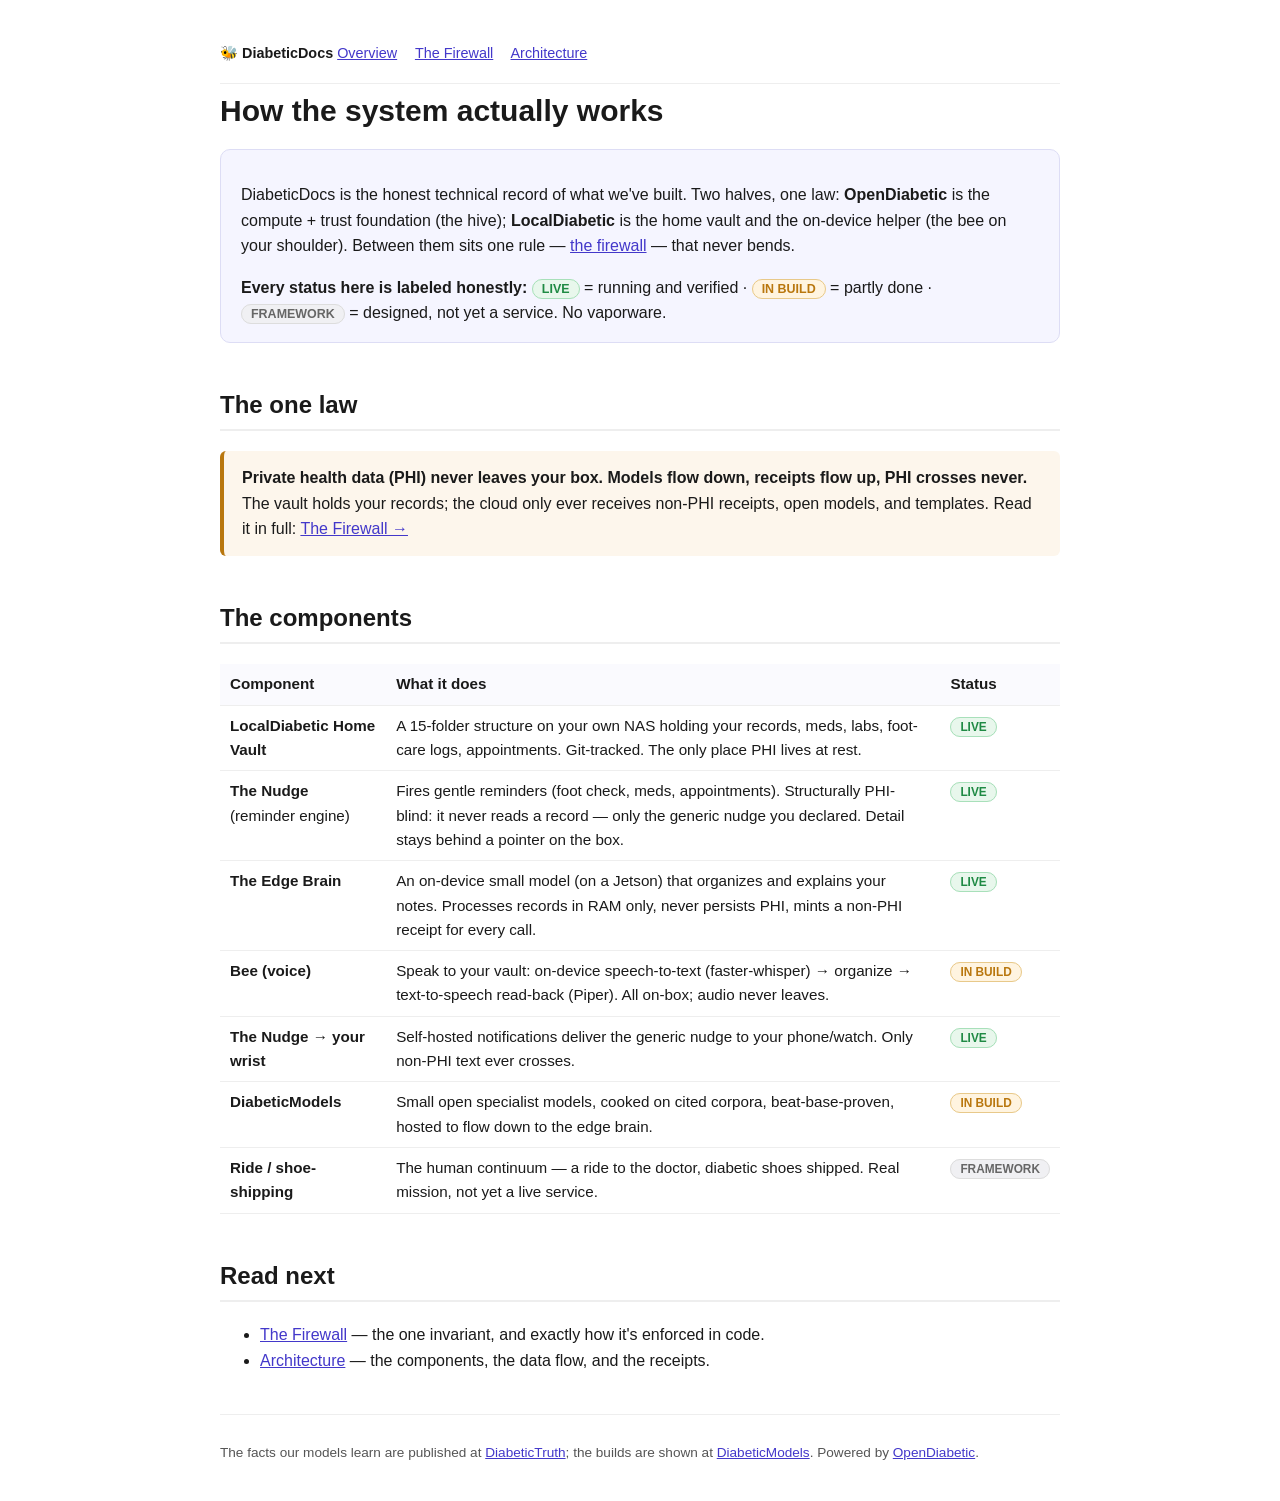
==== index.html @ 605ad188 "DiabeticDocs v0 — honest technical record of the live system Overview + the-firewall + architecture " ====
<!DOCTYPE html>
<html lang="en">
<head>
<meta charset="utf-8">
<meta name="viewport" content="width=device-width, initial-scale=1">
<title>DiabeticDocs — how the OpenDiabetic / LocalDiabetic system actually works</title>
<meta name="description" content="The technical documentation for the OpenDiabetic ecosystem: the home vault, the on-device edge brain, the voice loop, the PHI firewall, the receipts, and the model cook pipeline. Honest status labels — live, in-build, or framework.">
<link rel="canonical" href="https://diabeticdocs.com/">
<link rel="stylesheet" href="/style.css">
<script type="application/ld+json">
{"@context":"https://schema.org","@type":"TechArticle","name":"DiabeticDocs — system overview",
 "url":"https://diabeticdocs.com/","inLanguage":"en","dateModified":"2026-06-20",
 "publisher":{"@type":"Organization","name":"OpenDiabetic","url":"https://opendiabetic.com"},
 "about":"Architecture of the OpenDiabetic / LocalDiabetic diabetes system"}
</script>
</head>
<body>
<header>
  <nav class="top"><strong>🐝 DiabeticDocs</strong> <a href="/">Overview</a> <a href="/the-firewall">The Firewall</a> <a href="/architecture">Architecture</a></nav>
</header>

<h1>How the system actually works</h1>
<div class="lede">
  <p>DiabeticDocs is the honest technical record of what we've built. Two halves, one law:
  <b>OpenDiabetic</b> is the compute + trust foundation (the hive); <b>LocalDiabetic</b> is the
  home vault and the on-device helper (the bee on your shoulder). Between them sits one rule —
  <a href="/the-firewall">the firewall</a> — that never bends.</p>
  <p style="margin-bottom:0"><b>Every status here is labeled honestly:</b>
  <span class="st live">LIVE</span> = running and verified ·
  <span class="st build">IN BUILD</span> = partly done ·
  <span class="st frame">FRAMEWORK</span> = designed, not yet a service. No vaporware.</p>
</div>

<h2>The one law</h2>
<p class="law"><b>Private health data (PHI) never leaves your box. Models flow down, receipts flow up, PHI crosses never.</b> The vault holds your records; the cloud only ever receives non-PHI receipts, open models, and templates. Read it in full: <a href="/the-firewall">The Firewall →</a></p>

<h2>The components</h2>
<table>
<tr><th>Component</th><th>What it does</th><th>Status</th></tr>
<tr><td><b>LocalDiabetic Home Vault</b></td><td>A 15-folder structure on your own NAS holding your records, meds, labs, foot-care logs, appointments. Git-tracked. The only place PHI lives at rest.</td><td><span class="st live">LIVE</span></td></tr>
<tr><td><b>The Nudge</b> (reminder engine)</td><td>Fires gentle reminders (foot check, meds, appointments). Structurally PHI-blind: it never reads a record — only the generic nudge you declared. Detail stays behind a pointer on the box.</td><td><span class="st live">LIVE</span></td></tr>
<tr><td><b>The Edge Brain</b></td><td>An on-device small model (on a Jetson) that organizes and explains your notes. Processes records in RAM only, never persists PHI, mints a non-PHI receipt for every call.</td><td><span class="st live">LIVE</span></td></tr>
<tr><td><b>Bee (voice)</b></td><td>Speak to your vault: on-device speech-to-text (faster-whisper) → organize → text-to-speech read-back (Piper). All on-box; audio never leaves.</td><td><span class="st build">IN BUILD</span></td></tr>
<tr><td><b>The Nudge → your wrist</b></td><td>Self-hosted notifications deliver the generic nudge to your phone/watch. Only non-PHI text ever crosses.</td><td><span class="st live">LIVE</span></td></tr>
<tr><td><b>DiabeticModels</b></td><td>Small open specialist models, cooked on cited corpora, beat-base-proven, hosted to flow down to the edge brain.</td><td><span class="st build">IN BUILD</span></td></tr>
<tr><td><b>Ride / shoe-shipping</b></td><td>The human continuum — a ride to the doctor, diabetic shoes shipped. Real mission, not yet a live service.</td><td><span class="st frame">FRAMEWORK</span></td></tr>
</table>

<h2>Read next</h2>
<ul>
  <li><a href="/the-firewall">The Firewall</a> — the one invariant, and exactly how it's enforced in code.</li>
  <li><a href="/architecture">Architecture</a> — the components, the data flow, and the receipts.</li>
</ul>

<footer>
  <p>The facts our models learn are published at <a href="https://diabetictruth.org">DiabeticTruth</a>; the builds are shown at <a href="https://diabeticmodels.com">DiabeticModels</a>. Powered by <a href="https://opendiabetic.com">OpenDiabetic</a>.</p>
</footer>
</body>
</html>
---- style.css ----
body{font:16px/1.6 -apple-system,Segoe UI,Roboto,sans-serif;max-width:840px;margin:0 auto;padding:24px;color:#1a1a1a}
header{padding:18px 0;border-bottom:1px solid #eee;margin-bottom:8px}
nav.top{font-size:.9em} nav.top a{margin-right:14px}
h1{font-size:30px;line-height:1.2;margin:.3em 0}
h2{margin-top:1.8em;border-bottom:2px solid #eee;padding-bottom:.2em}
h3{margin:1.2em 0 .2em}
a{color:#4338ca}
.tag{color:#4338ca;font-weight:600}
.lede{background:#f5f5ff;border:1px solid #ddddf5;border-radius:10px;padding:16px 20px;margin:20px 0}
table{border-collapse:collapse;width:100%;margin:14px 0;font-size:.95em}
th,td{text-align:left;padding:8px 10px;border-bottom:1px solid #eee;vertical-align:top}
th{background:#fafafe}
.st{font-size:.78em;font-weight:700;padding:2px 9px;border-radius:20px;white-space:nowrap}
.live{background:#e8f7ec;color:#1f8a44;border:1px solid #a8e0ba}
.build{background:#fff4e0;color:#b9770e;border:1px solid #e8c98a}
.frame{background:#f0f0f3;color:#666;border:1px solid #ddd}
pre{background:#0f1021;color:#e6e6f0;padding:16px;border-radius:8px;overflow:auto;font-size:13px;line-height:1.5}
code{background:#f0f0f5;padding:1px 5px;border-radius:4px;font-size:.9em}
pre code{background:none;padding:0}
.law{background:#fdf6ec;border-left:4px solid #b9770e;padding:14px 18px;border-radius:6px}
footer{margin-top:3em;border-top:1px solid #eee;padding-top:1em;font-size:.85em;color:#555}
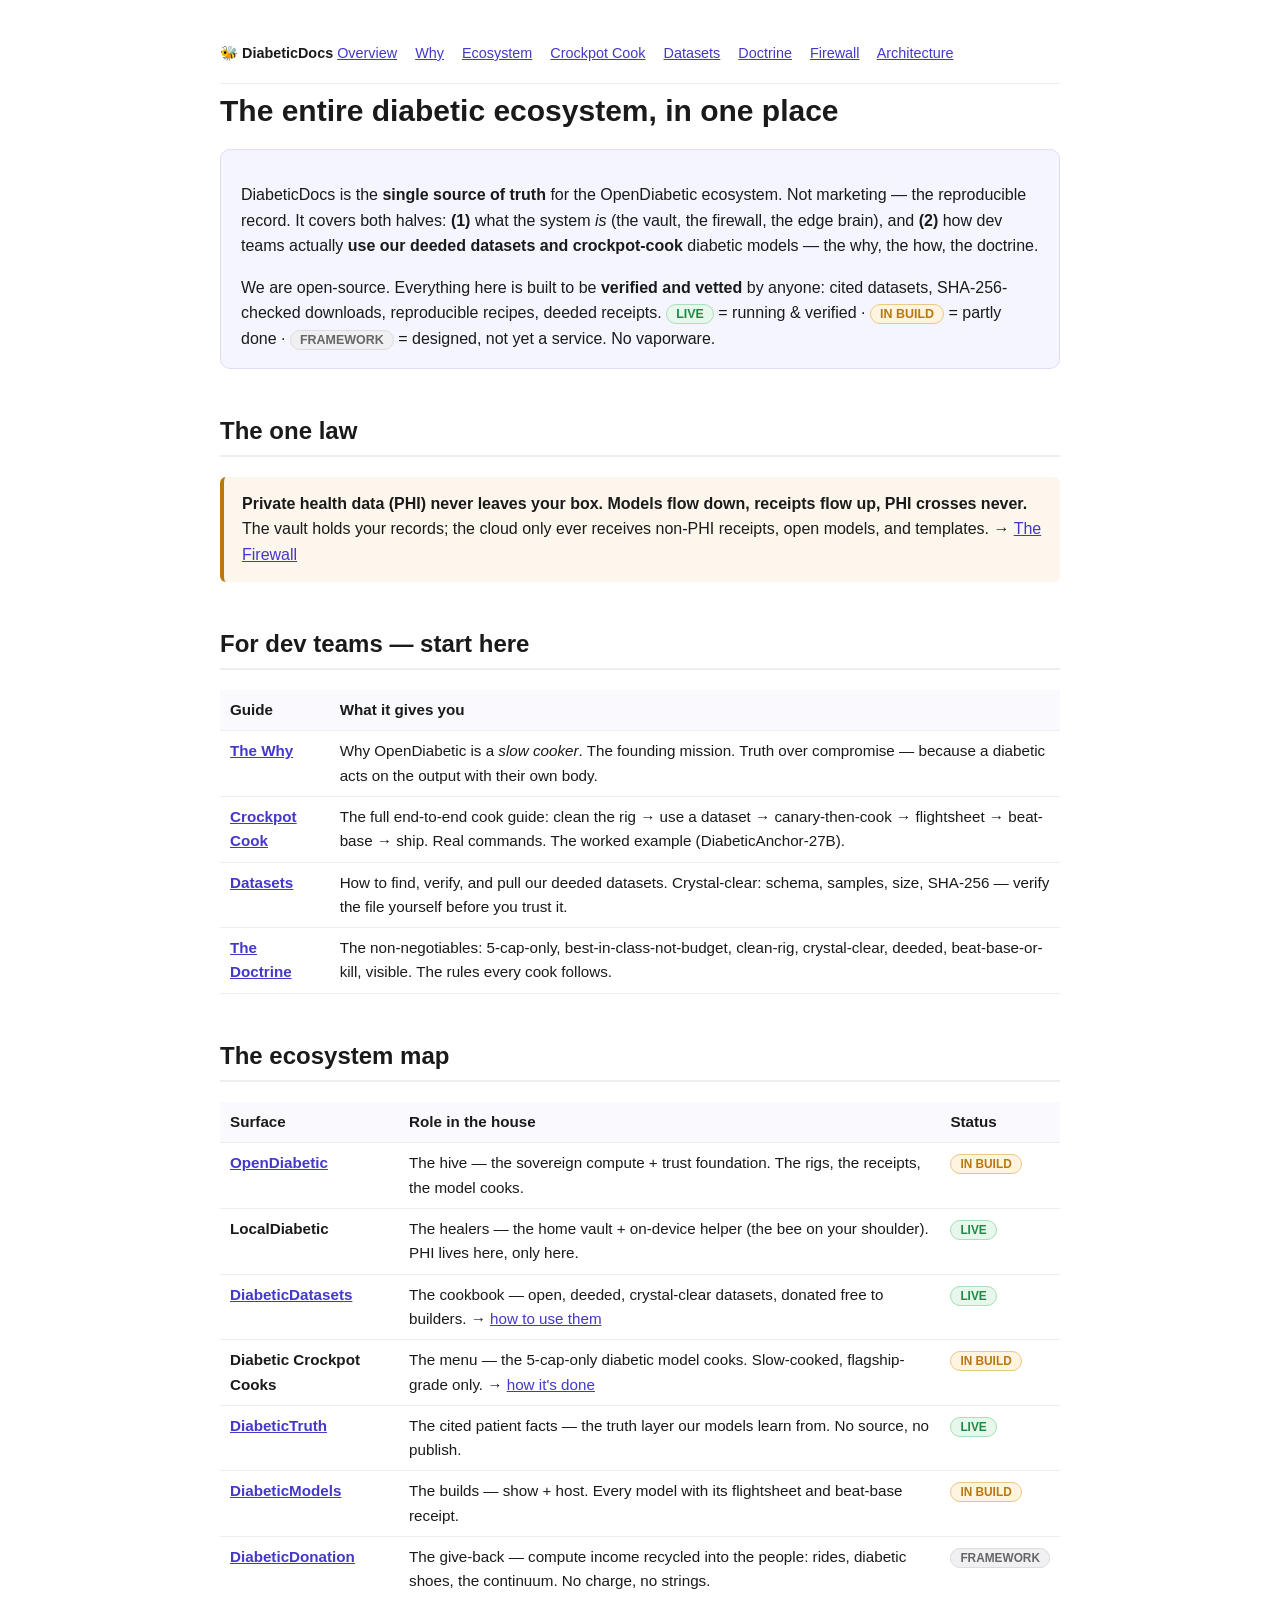
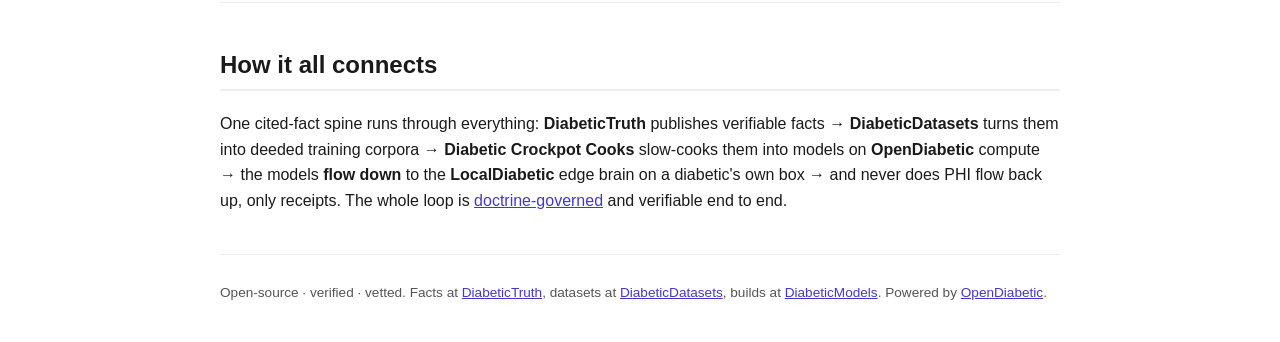
==== commit ca5dabc8: "Rebuild DiabeticDocs as the full OpenDiabetic ecosystem source of truth Add dev-team cook documentat" ====
--- a/index.html
+++ b/index.html
@@ -3,57 +3,81 @@
 <head>
 <meta charset="utf-8">
 <meta name="viewport" content="width=device-width, initial-scale=1">
-<title>DiabeticDocs — how the OpenDiabetic / LocalDiabetic system actually works</title>
-<meta name="description" content="The technical documentation for the OpenDiabetic ecosystem: the home vault, the on-device edge brain, the voice loop, the PHI firewall, the receipts, and the model cook pipeline. Honest status labels — live, in-build, or framework.">
+<title>DiabeticDocs — the OpenDiabetic ecosystem, end to end</title>
+<meta name="description" content="The single source of truth for the OpenDiabetic ecosystem: how the system works, how dev teams use our deeded datasets to crockpot-cook diabetic models, the why, the how, the doctrine. Open-source, verified, vetted. No vaporware.">
 <link rel="canonical" href="https://diabeticdocs.com/">
 <link rel="stylesheet" href="/style.css">
 <script type="application/ld+json">
-{"@context":"https://schema.org","@type":"TechArticle","name":"DiabeticDocs — system overview",
- "url":"https://diabeticdocs.com/","inLanguage":"en","dateModified":"2026-06-20",
+{"@context":"https://schema.org","@type":"TechArticle","name":"DiabeticDocs — the OpenDiabetic ecosystem",
+ "url":"https://diabeticdocs.com/","inLanguage":"en","dateModified":"2026-06-21",
  "publisher":{"@type":"Organization","name":"OpenDiabetic","url":"https://opendiabetic.com"},
- "about":"Architecture of the OpenDiabetic / LocalDiabetic diabetes system"}
+ "about":"The complete OpenDiabetic ecosystem: platform, datasets, and the crockpot-cook pipeline"}
 </script>
 </head>
 <body>
 <header>
-  <nav class="top"><strong>🐝 DiabeticDocs</strong> <a href="/">Overview</a> <a href="/the-firewall">The Firewall</a> <a href="/architecture">Architecture</a></nav>
+  <nav class="top"><strong>🐝 DiabeticDocs</strong>
+    <a href="/">Overview</a>
+    <a href="/the-why">Why</a> <a href="/ecosystem">Ecosystem</a>
+    <a href="/crockpot-cook">Crockpot Cook</a>
+    <a href="/datasets">Datasets</a>
+    <a href="/doctrine">Doctrine</a>
+    <a href="/the-firewall">Firewall</a>
+    <a href="/architecture">Architecture</a>
+  </nav>
 </header>
 
-<h1>How the system actually works</h1>
+<h1>The entire diabetic ecosystem, in one place</h1>
 <div class="lede">
-  <p>DiabeticDocs is the honest technical record of what we've built. Two halves, one law:
-  <b>OpenDiabetic</b> is the compute + trust foundation (the hive); <b>LocalDiabetic</b> is the
-  home vault and the on-device helper (the bee on your shoulder). Between them sits one rule —
-  <a href="/the-firewall">the firewall</a> — that never bends.</p>
-  <p style="margin-bottom:0"><b>Every status here is labeled honestly:</b>
-  <span class="st live">LIVE</span> = running and verified ·
+  <p>DiabeticDocs is the <b>single source of truth</b> for the OpenDiabetic ecosystem. Not marketing —
+  the reproducible record. It covers both halves: <b>(1)</b> what the system <i>is</i> (the vault, the
+  firewall, the edge brain), and <b>(2)</b> how dev teams actually <b>use our deeded datasets and
+  crockpot-cook</b> diabetic models — the why, the how, the doctrine.</p>
+  <p style="margin-bottom:0">We are open-source. Everything here is built to be <b>verified and vetted</b>
+  by anyone: cited datasets, SHA-256-checked downloads, reproducible recipes, deeded receipts.
+  <span class="st live">LIVE</span> = running & verified ·
   <span class="st build">IN BUILD</span> = partly done ·
   <span class="st frame">FRAMEWORK</span> = designed, not yet a service. No vaporware.</p>
 </div>
 
 <h2>The one law</h2>
-<p class="law"><b>Private health data (PHI) never leaves your box. Models flow down, receipts flow up, PHI crosses never.</b> The vault holds your records; the cloud only ever receives non-PHI receipts, open models, and templates. Read it in full: <a href="/the-firewall">The Firewall →</a></p>
+<p class="law"><b>Private health data (PHI) never leaves your box. Models flow down, receipts flow up, PHI
+crosses never.</b> The vault holds your records; the cloud only ever receives non-PHI receipts, open
+models, and templates. → <a href="/the-firewall">The Firewall</a></p>
 
-<h2>The components</h2>
+<h2>For dev teams — start here</h2>
 <table>
-<tr><th>Component</th><th>What it does</th><th>Status</th></tr>
-<tr><td><b>LocalDiabetic Home Vault</b></td><td>A 15-folder structure on your own NAS holding your records, meds, labs, foot-care logs, appointments. Git-tracked. The only place PHI lives at rest.</td><td><span class="st live">LIVE</span></td></tr>
-<tr><td><b>The Nudge</b> (reminder engine)</td><td>Fires gentle reminders (foot check, meds, appointments). Structurally PHI-blind: it never reads a record — only the generic nudge you declared. Detail stays behind a pointer on the box.</td><td><span class="st live">LIVE</span></td></tr>
-<tr><td><b>The Edge Brain</b></td><td>An on-device small model (on a Jetson) that organizes and explains your notes. Processes records in RAM only, never persists PHI, mints a non-PHI receipt for every call.</td><td><span class="st live">LIVE</span></td></tr>
-<tr><td><b>Bee (voice)</b></td><td>Speak to your vault: on-device speech-to-text (faster-whisper) → organize → text-to-speech read-back (Piper). All on-box; audio never leaves.</td><td><span class="st build">IN BUILD</span></td></tr>
-<tr><td><b>The Nudge → your wrist</b></td><td>Self-hosted notifications deliver the generic nudge to your phone/watch. Only non-PHI text ever crosses.</td><td><span class="st live">LIVE</span></td></tr>
-<tr><td><b>DiabeticModels</b></td><td>Small open specialist models, cooked on cited corpora, beat-base-proven, hosted to flow down to the edge brain.</td><td><span class="st build">IN BUILD</span></td></tr>
-<tr><td><b>Ride / shoe-shipping</b></td><td>The human continuum — a ride to the doctor, diabetic shoes shipped. Real mission, not yet a live service.</td><td><span class="st frame">FRAMEWORK</span></td></tr>
+<tr><th>Guide</th><th>What it gives you</th></tr>
+<tr><td><b><a href="/the-why">The Why</a></b></td><td>Why OpenDiabetic is a <i>slow cooker</i>. The founding mission. Truth over compromise — because a diabetic acts on the output with their own body.</td></tr>
+<tr><td><b><a href="/crockpot-cook">Crockpot Cook</a></b></td><td>The full end-to-end cook guide: clean the rig → use a dataset → canary-then-cook → flightsheet → beat-base → ship. Real commands. The worked example (DiabeticAnchor-27B).</td></tr>
+<tr><td><b><a href="/datasets">Datasets</a></b></td><td>How to find, verify, and pull our deeded datasets. Crystal-clear: schema, samples, size, SHA-256 — verify the file yourself before you trust it.</td></tr>
+<tr><td><b><a href="/doctrine">The Doctrine</a></b></td><td>The non-negotiables: 5-cap-only, best-in-class-not-budget, clean-rig, crystal-clear, deeded, beat-base-or-kill, visible. The rules every cook follows.</td></tr>
 </table>
 
-<h2>Read next</h2>
-<ul>
-  <li><a href="/the-firewall">The Firewall</a> — the one invariant, and exactly how it's enforced in code.</li>
-  <li><a href="/architecture">Architecture</a> — the components, the data flow, and the receipts.</li>
-</ul>
+<h2>The ecosystem map</h2>
+<table>
+<tr><th>Surface</th><th>Role in the house</th><th>Status</th></tr>
+<tr><td><a href="https://opendiabetic.com"><b>OpenDiabetic</b></a></td><td>The hive — the sovereign compute + trust foundation. The rigs, the receipts, the model cooks.</td><td><span class="st build">IN BUILD</span></td></tr>
+<tr><td><b>LocalDiabetic</b></td><td>The healers — the home vault + on-device helper (the bee on your shoulder). PHI lives here, only here.</td><td><span class="st live">LIVE</span></td></tr>
+<tr><td><a href="https://diabeticdatasets.com"><b>DiabeticDatasets</b></a></td><td>The cookbook — open, deeded, crystal-clear datasets, donated free to builders. → <a href="/datasets">how to use them</a></td><td><span class="st live">LIVE</span></td></tr>
+<tr><td><b>Diabetic Crockpot Cooks</b></td><td>The menu — the 5-cap-only diabetic model cooks. Slow-cooked, flagship-grade only. → <a href="/crockpot-cook">how it's done</a></td><td><span class="st build">IN BUILD</span></td></tr>
+<tr><td><a href="https://diabetictruth.org"><b>DiabeticTruth</b></a></td><td>The cited patient facts — the truth layer our models learn from. No source, no publish.</td><td><span class="st live">LIVE</span></td></tr>
+<tr><td><a href="https://diabeticmodels.com"><b>DiabeticModels</b></a></td><td>The builds — show + host. Every model with its flightsheet and beat-base receipt.</td><td><span class="st build">IN BUILD</span></td></tr>
+<tr><td><a href="https://diabeticdonation.com"><b>DiabeticDonation</b></a></td><td>The give-back — compute income recycled into the people: rides, diabetic shoes, the continuum. No charge, no strings.</td><td><span class="st frame">FRAMEWORK</span></td></tr>
+</table>
+
+<h2>How it all connects</h2>
+<p>One cited-fact spine runs through everything: <b>DiabeticTruth</b> publishes verifiable facts →
+<b>DiabeticDatasets</b> turns them into deeded training corpora → <b>Diabetic Crockpot Cooks</b>
+slow-cooks them into models on <b>OpenDiabetic</b> compute → the models <b>flow down</b> to the
+<b>LocalDiabetic</b> edge brain on a diabetic's own box → and never does PHI flow back up, only receipts.
+The whole loop is <a href="/doctrine">doctrine-governed</a> and verifiable end to end.</p>
 
 <footer>
-  <p>The facts our models learn are published at <a href="https://diabetictruth.org">DiabeticTruth</a>; the builds are shown at <a href="https://diabeticmodels.com">DiabeticModels</a>. Powered by <a href="https://opendiabetic.com">OpenDiabetic</a>.</p>
+  <p>Open-source · verified · vetted. Facts at <a href="https://diabetictruth.org">DiabeticTruth</a>,
+  datasets at <a href="https://diabeticdatasets.com">DiabeticDatasets</a>, builds at
+  <a href="https://diabeticmodels.com">DiabeticModels</a>. Powered by
+  <a href="https://opendiabetic.com">OpenDiabetic</a>.</p>
 </footer>
 </body>
 </html>
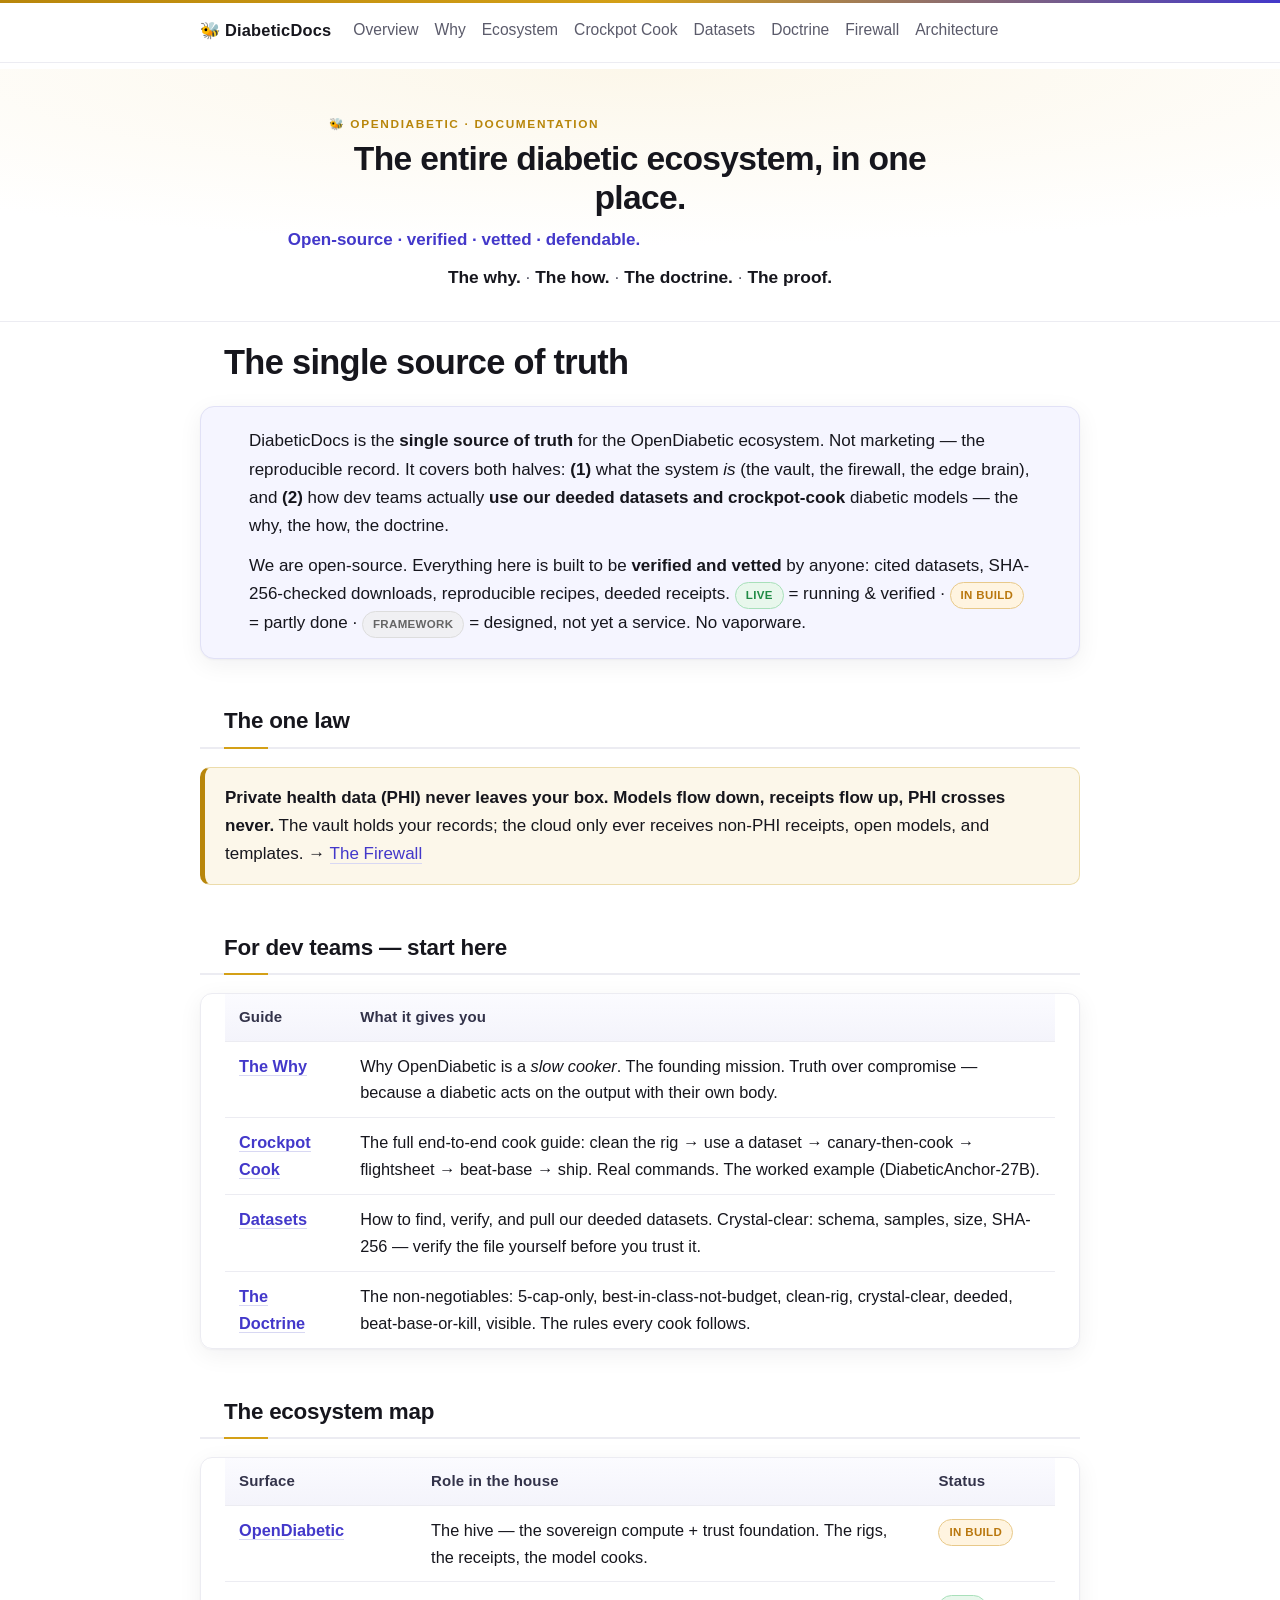
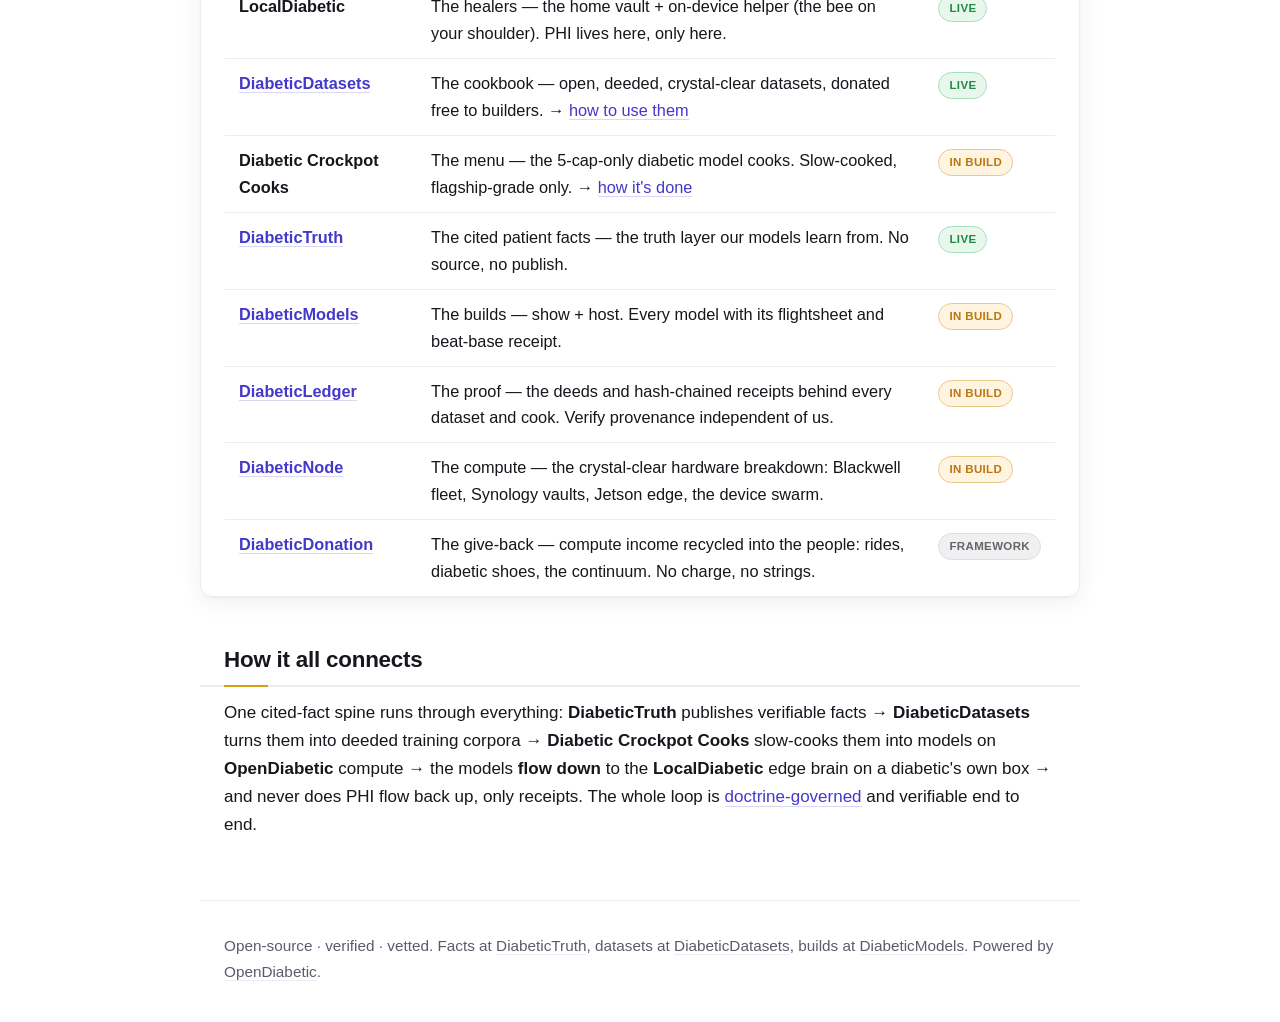
==== commit ad540447: "Make DiabeticDocs gold — premium house style + DiabeticLedger (the proof) - style.css: premium redes" ====
--- a/index.html
+++ b/index.html
@@ -27,7 +27,14 @@
   </nav>
 </header>
 
-<h1>The entire diabetic ecosystem, in one place</h1>
+<div class="hero">
+  <p class="eyebrow">🐝 OpenDiabetic · Documentation</p>
+  <p class="tagline">The entire diabetic ecosystem, in one place.</p>
+  <p class="byline">Open-source · verified · vetted · defendable.</p>
+  <p class="pillars"><b>The why.</b> · <b>The how.</b> · <b>The doctrine.</b> · <b>The proof.</b></p>
+</div>
+
+<h1>The single source of truth</h1>
 <div class="lede">
   <p>DiabeticDocs is the <b>single source of truth</b> for the OpenDiabetic ecosystem. Not marketing —
   the reproducible record. It covers both halves: <b>(1)</b> what the system <i>is</i> (the vault, the
@@ -63,6 +70,8 @@
 <tr><td><b>Diabetic Crockpot Cooks</b></td><td>The menu — the 5-cap-only diabetic model cooks. Slow-cooked, flagship-grade only. → <a href="/crockpot-cook">how it's done</a></td><td><span class="st build">IN BUILD</span></td></tr>
 <tr><td><a href="https://diabetictruth.org"><b>DiabeticTruth</b></a></td><td>The cited patient facts — the truth layer our models learn from. No source, no publish.</td><td><span class="st live">LIVE</span></td></tr>
 <tr><td><a href="https://diabeticmodels.com"><b>DiabeticModels</b></a></td><td>The builds — show + host. Every model with its flightsheet and beat-base receipt.</td><td><span class="st build">IN BUILD</span></td></tr>
+<tr><td><a href="https://diabeticledger.com"><b>DiabeticLedger</b></a></td><td>The proof — the deeds and hash-chained receipts behind every dataset and cook. Verify provenance independent of us.</td><td><span class="st build">IN BUILD</span></td></tr>
+<tr><td><a href="https://diabeticnode.com"><b>DiabeticNode</b></a></td><td>The compute — the crystal-clear hardware breakdown: Blackwell fleet, Synology vaults, Jetson edge, the device swarm.</td><td><span class="st build">IN BUILD</span></td></tr>
 <tr><td><a href="https://diabeticdonation.com"><b>DiabeticDonation</b></a></td><td>The give-back — compute income recycled into the people: rides, diabetic shoes, the continuum. No charge, no strings.</td><td><span class="st frame">FRAMEWORK</span></td></tr>
 </table>
 
--- a/style.css
+++ b/style.css
@@ -1,21 +1,105 @@
-body{font:16px/1.6 -apple-system,Segoe UI,Roboto,sans-serif;max-width:840px;margin:0 auto;padding:24px;color:#1a1a1a}
-header{padding:18px 0;border-bottom:1px solid #eee;margin-bottom:8px}
-nav.top{font-size:.9em} nav.top a{margin-right:14px}
-h1{font-size:30px;line-height:1.2;margin:.3em 0}
-h2{margin-top:1.8em;border-bottom:2px solid #eee;padding-bottom:.2em}
-h3{margin:1.2em 0 .2em}
-a{color:#4338ca}
-.tag{color:#4338ca;font-weight:600}
-.lede{background:#f5f5ff;border:1px solid #ddddf5;border-radius:10px;padding:16px 20px;margin:20px 0}
-table{border-collapse:collapse;width:100%;margin:14px 0;font-size:.95em}
-th,td{text-align:left;padding:8px 10px;border-bottom:1px solid #eee;vertical-align:top}
-th{background:#fafafe}
-.st{font-size:.78em;font-weight:700;padding:2px 9px;border-radius:20px;white-space:nowrap}
+/* DiabeticDocs — house style "gold". Static, fast, premium. */
+:root{
+  --ink:#16161d; --muted:#5b5b6b; --line:#ececf2;
+  --indigo:#4338ca; --indigo-2:#6d63e8;
+  --gold:#b8860b; --gold-2:#d4a017; --gold-wash:#fcf7ea; --gold-line:#ecdcab;
+  --bg:#ffffff; --bg-soft:#fafaff; --wash:#f5f5ff; --wash-line:#e1e1f6;
+  --radius:14px; --shadow:0 1px 2px rgba(20,20,40,.04),0 6px 24px rgba(20,20,40,.06);
+  --maxw:880px;
+}
+*{box-sizing:border-box}
+html{scroll-behavior:smooth}
+body{
+  font:17px/1.65 ui-sans-serif,-apple-system,"Segoe UI",Roboto,Helvetica,Arial,sans-serif;
+  color:var(--ink);background:var(--bg);margin:0;
+  -webkit-font-smoothing:antialiased;text-rendering:optimizeLegibility;
+}
+/* thin gold accent bar at the very top */
+body::before{content:"";position:fixed;top:0;left:0;right:0;height:3px;
+  background:linear-gradient(90deg,var(--gold),var(--gold-2),var(--indigo));z-index:50}
+
+.wrap,header,h1,h2,h3,p,table,pre,.lede,.law,.why,.grid,footer,ul,ol{max-width:var(--maxw);margin-left:auto;margin-right:auto}
+header,h1,h2,h3,p,table,.lede,.law,.why,.grid,ul,ol,pre{padding-left:24px;padding-right:24px}
+
+/* ---- nav ---- */
+header{position:sticky;top:0;background:rgba(255,255,255,.86);backdrop-filter:saturate(180%) blur(10px);
+  border-bottom:1px solid var(--line);padding-top:14px;padding-bottom:14px;margin-bottom:6px;z-index:40;max-width:none}
+nav.top{max-width:var(--maxw);margin:0 auto;display:flex;flex-wrap:wrap;align-items:center;gap:6px 16px;font-size:.92em}
+nav.top strong{font-size:1.05em;margin-right:6px;letter-spacing:.2px}
+nav.top a{color:var(--muted);text-decoration:none;font-weight:500;padding:3px 0;border-bottom:2px solid transparent;transition:.15s}
+nav.top a:hover{color:var(--indigo);border-bottom-color:var(--gold-2)}
+
+/* ---- type ---- */
+h1{font-size:2.15rem;line-height:1.15;letter-spacing:-.02em;margin:.6em auto .35em;font-weight:800}
+h2{font-size:1.4rem;letter-spacing:-.01em;margin:2em auto .5em;padding-bottom:.28em;font-weight:750;
+  border-bottom:2px solid var(--line);position:relative}
+h2::after{content:"";position:absolute;left:24px;bottom:-2px;width:44px;height:2px;background:var(--gold-2)}
+h3{font-size:1.08rem;margin:1.3em auto .3em;font-weight:700}
+p{margin:.7em auto}
+a{color:var(--indigo);text-decoration:none;border-bottom:1px solid #d8d8f3}
+a:hover{color:var(--indigo-2);border-bottom-color:var(--indigo-2)}
+b,strong{font-weight:700}
+.tag{color:var(--indigo);font-weight:600}
+
+/* ---- hero ---- */
+.hero{max-width:none;text-align:center;padding:46px 24px 30px;
+  background:radial-gradient(120% 100% at 50% 0,var(--gold-wash),#fff 70%);border-bottom:1px solid var(--line)}
+.hero .eyebrow{color:var(--gold);font-weight:700;letter-spacing:.14em;text-transform:uppercase;font-size:.74rem;margin:0 0 .5em}
+.hero .tagline{font-size:2.1rem;font-weight:800;letter-spacing:-.02em;line-height:1.15;margin:.1em auto;max-width:680px;color:var(--ink)}
+.hero .byline{color:var(--indigo);font-weight:600;margin:.5em 0 .2em}
+.hero .pillars{color:var(--muted);margin:.5em auto 0;font-size:1.02em}
+.hero .pillars b{color:var(--ink)}
+
+/* ---- callouts ---- */
+.lede{background:var(--wash);border:1px solid var(--wash-line);border-radius:var(--radius);
+  padding:20px 24px;margin:24px auto;box-shadow:var(--shadow)}
+.lede p:first-child{margin-top:0}.lede p:last-child{margin-bottom:0}
+.law{background:var(--gold-wash);border:1px solid var(--gold-line);border-left:5px solid var(--gold);
+  border-radius:10px;padding:16px 20px;margin:18px auto}
+.why{background:var(--wash);border-left:5px solid var(--indigo);border-radius:10px;padding:14px 18px;margin:14px auto}
+.why b{color:var(--indigo)}
+
+/* ---- cards ---- */
+.grid{display:grid;grid-template-columns:repeat(auto-fit,minmax(240px,1fr));gap:16px;margin:18px auto}
+.card{background:var(--bg);border:1px solid var(--line);border-radius:var(--radius);padding:18px 20px;box-shadow:var(--shadow);transition:.18s}
+.card:hover{transform:translateY(-2px);box-shadow:0 2px 4px rgba(20,20,40,.05),0 12px 32px rgba(20,20,40,.09);border-color:var(--gold-line)}
+.card h3{margin-top:0}
+
+/* ---- tables ---- */
+table{border-collapse:separate;border-spacing:0;width:calc(100% - 48px);margin:18px auto;font-size:.96em;
+  border:1px solid var(--line);border-radius:12px;overflow:hidden;box-shadow:var(--shadow)}
+th,td{text-align:left;padding:11px 14px;border-bottom:1px solid var(--line);vertical-align:top}
+thead th,tr:first-child th{background:linear-gradient(180deg,#fbfbff,#f4f4fb);font-weight:700;font-size:.92em;
+  letter-spacing:.01em;color:#33334a}
+tbody tr:hover,table tr:hover{background:var(--bg-soft)}
+tr:last-child td{border-bottom:none}
+
+/* ---- status pills ---- */
+.st{display:inline-block;font-size:.72rem;font-weight:800;letter-spacing:.03em;padding:3px 10px;border-radius:20px;white-space:nowrap;text-transform:uppercase}
 .live{background:#e8f7ec;color:#1f8a44;border:1px solid #a8e0ba}
 .build{background:#fff4e0;color:#b9770e;border:1px solid #e8c98a}
 .frame{background:#f0f0f3;color:#666;border:1px solid #ddd}
-pre{background:#0f1021;color:#e6e6f0;padding:16px;border-radius:8px;overflow:auto;font-size:13px;line-height:1.5}
-code{background:#f0f0f5;padding:1px 5px;border-radius:4px;font-size:.9em}
-pre code{background:none;padding:0}
-.law{background:#fdf6ec;border-left:4px solid #b9770e;padding:14px 18px;border-radius:6px}
-footer{margin-top:3em;border-top:1px solid #eee;padding-top:1em;font-size:.85em;color:#555}
+
+/* ---- code ---- */
+pre{background:#0f1021;color:#e9e9f4;padding:18px 20px;border-radius:12px;overflow:auto;
+  font-size:13.5px;line-height:1.55;margin:16px auto;box-shadow:var(--shadow);
+  font-family:ui-monospace,"SF Mono",Menlo,Consolas,monospace}
+.flow{background:#0f1021;color:#e9e9f4;padding:18px 20px;border-radius:12px;font-size:13px;line-height:1.55;overflow:auto;margin:16px auto;
+  font-family:ui-monospace,"SF Mono",Menlo,Consolas,monospace;max-width:var(--maxw)}
+code{background:#f1f1f7;padding:1.5px 6px;border-radius:5px;font-size:.88em;font-family:ui-monospace,"SF Mono",Menlo,Consolas,monospace}
+pre code{background:none;padding:0;font-size:1em}
+
+/* ---- lists ---- */
+ul,ol{padding-left:46px}li{margin:.3em 0}
+
+/* ---- footer ---- */
+footer{margin:4em auto 2.5em;border-top:1px solid var(--line);padding-top:1.4em;font-size:.9em;color:var(--muted)}
+footer a{color:var(--muted);border-bottom-color:var(--line)}
+footer a:hover{color:var(--indigo)}
+
+@media (max-width:600px){
+  h1{font-size:1.7rem}.hero .tagline{font-size:1.55rem}
+  table{width:calc(100% - 32px);font-size:.9em}
+  header,h1,h2,h3,p,table,.lede,.law,.why,.grid,ul,ol,pre{padding-left:16px;padding-right:16px}
+  h2::after{left:16px}
+}
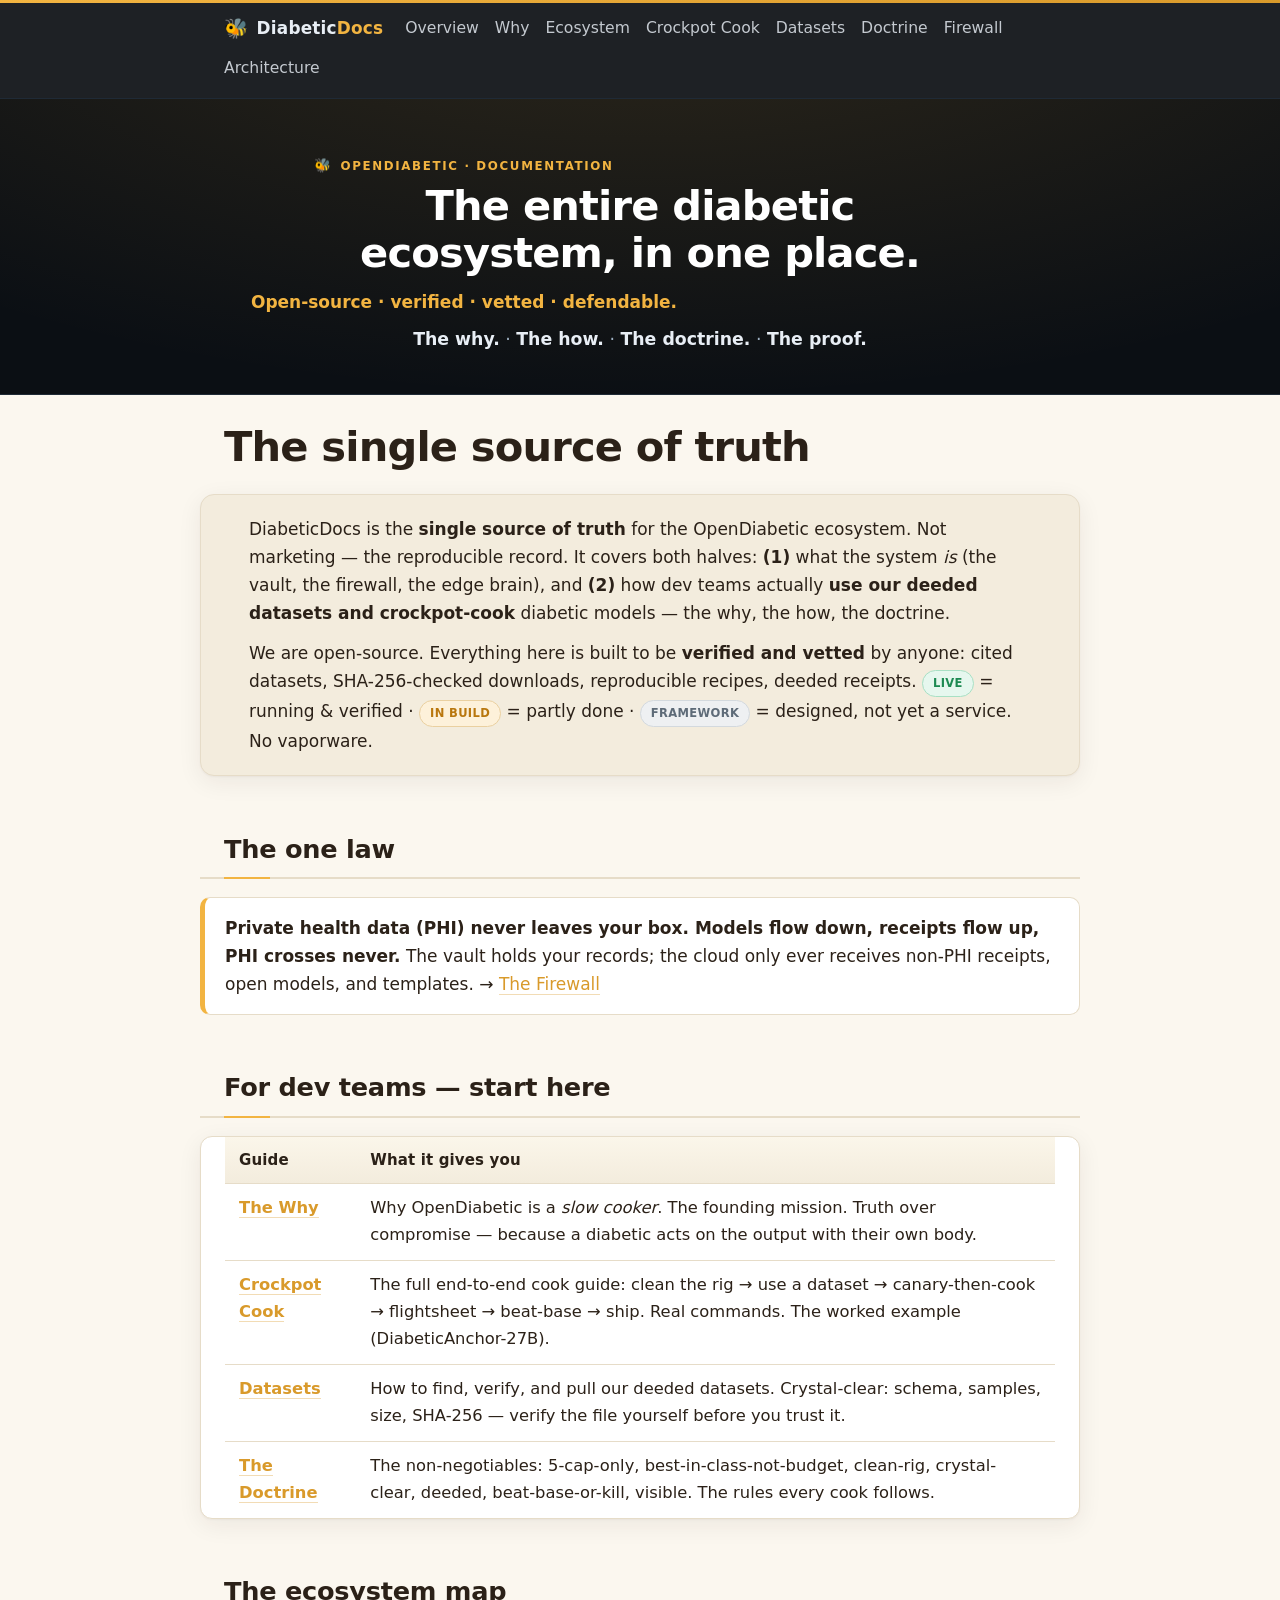
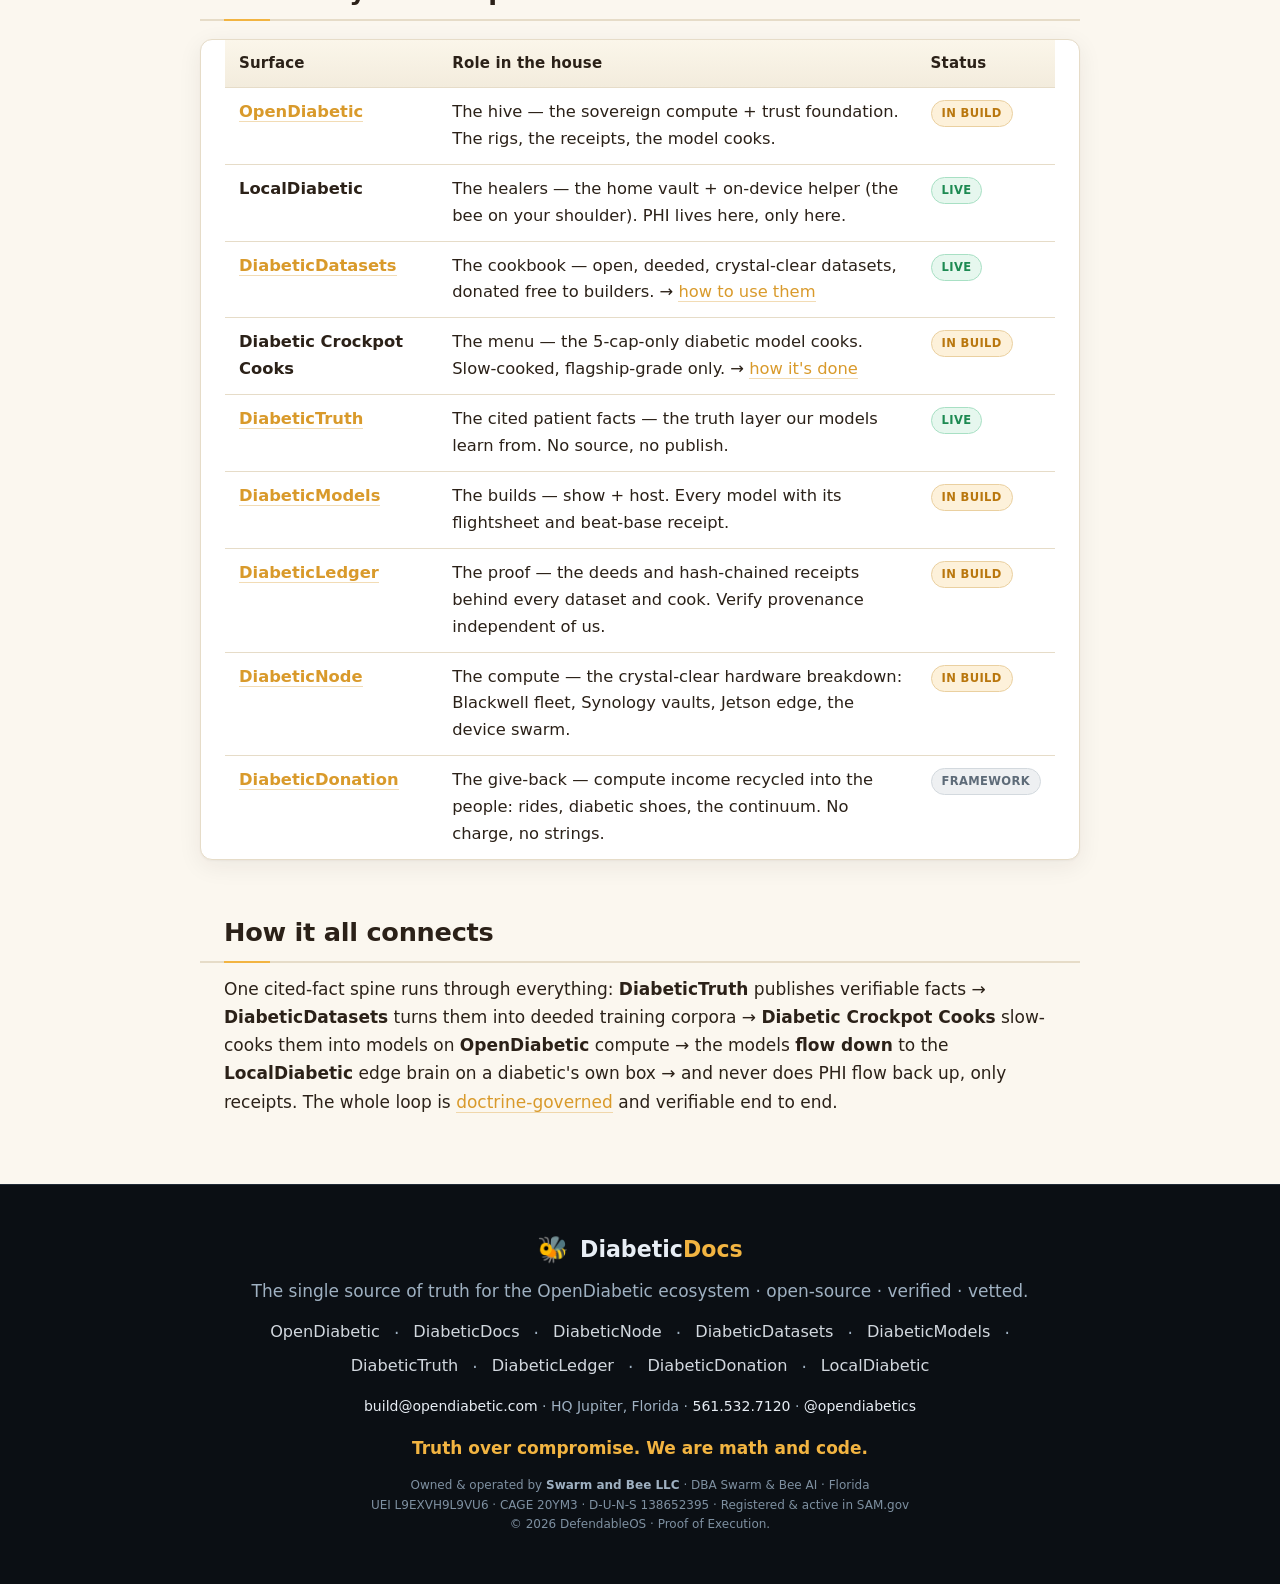
==== commit 0c42b3a6: "Gold review: re-skin to canonical look + 9-link footer + Swarm and Bee LLC legal block + honest stat" ====
--- a/index.html
+++ b/index.html
@@ -6,6 +6,45 @@
 <title>DiabeticDocs — the OpenDiabetic ecosystem, end to end</title>
 <meta name="description" content="The single source of truth for the OpenDiabetic ecosystem: how the system works, how dev teams use our deeded datasets to crockpot-cook diabetic models, the why, the how, the doctrine. Open-source, verified, vetted. No vaporware.">
 <link rel="canonical" href="https://diabeticdocs.com/">
+<meta name="robots" content="index,follow,max-image-preview:large">
+<meta name="theme-color" content="#0B0F14">
+<meta name="author" content="OpenDiabetic · Swarm and Bee LLC">
+<meta property="og:type" content="website">
+<meta property="og:site_name" content="DiabeticDocs">
+<meta property="og:url" content="https://diabeticdocs.com/">
+<meta property="og:title" content="DiabeticDocs — the OpenDiabetic ecosystem, end to end">
+<meta property="og:description" content="The single source of truth for the OpenDiabetic ecosystem: how the system works, how dev teams use our deeded datasets to crockpot-cook diabetic models, the why, the how, the doctrine. Open-source, verified, vetted. No vaporware.">
+<meta property="og:locale" content="en_US">
+<meta name="twitter:card" content="summary_large_image">
+<meta name="twitter:site" content="@opendiabetics">
+<meta name="twitter:title" content="DiabeticDocs — the OpenDiabetic ecosystem, end to end">
+<meta name="twitter:description" content="The single source of truth for the OpenDiabetic ecosystem: how the system works, how dev teams use our deeded datasets to crockpot-cook diabetic models, the why, the how, the doctrine. Open-source, verified, vetted. No vaporware.">
+<script type="application/ld+json">
+{
+  "@context": "https://schema.org",
+  "@type": "Organization",
+  "@id": "https://diabeticdocs.com/#org",
+  "name": "DiabeticDocs",
+  "url": "https://diabeticdocs.com",
+  "description": "The single source of truth for the OpenDiabetic ecosystem — the honest technical record and the reproducible crockpot-cook guides.",
+  "email": "build@opendiabetic.com",
+  "telephone": "+1-561-532-7120",
+  "address": { "@type": "PostalAddress", "addressLocality": "Jupiter", "addressRegion": "FL", "addressCountry": "US" },
+  "sameAs": ["https://x.com/opendiabetics", "https://opendiabetic.com", "https://diabeticnode.com", "https://diabeticdatasets.com", "https://diabeticmodels.com", "https://diabetictruth.org", "https://diabeticledger.com", "https://diabeticdonation.com", "https://localdiabetic.com", "https://github.com/SudoSuOps"],
+  "parentOrganization": {
+    "@type": "Organization",
+    "name": "Swarm and Bee LLC",
+    "legalName": "Swarm and Bee LLC",
+    "alternateName": "Swarm & Bee AI",
+    "address": { "@type": "PostalAddress", "addressRegion": "FL", "addressCountry": "US" },
+    "identifier": [
+      { "@type": "PropertyValue", "propertyID": "SAM UEI", "value": "L9EXVH9L9VU6" },
+      { "@type": "PropertyValue", "propertyID": "CAGE", "value": "20YM3" },
+      { "@type": "PropertyValue", "propertyID": "DUNS", "value": "138652395" }
+    ]
+  }
+}
+</script>
 <link rel="stylesheet" href="/style.css">
 <script type="application/ld+json">
 {"@context":"https://schema.org","@type":"TechArticle","name":"DiabeticDocs — the OpenDiabetic ecosystem",
@@ -16,7 +55,7 @@
 </head>
 <body>
 <header>
-  <nav class="top"><strong>🐝 DiabeticDocs</strong>
+  <nav class="top"><strong><span class="bee" aria-hidden="true">🐝</span> Diabetic<b>Docs</b></strong>
     <a href="/">Overview</a>
     <a href="/the-why">Why</a> <a href="/ecosystem">Ecosystem</a>
     <a href="/crockpot-cook">Crockpot Cook</a>
@@ -28,7 +67,7 @@
 </header>
 
 <div class="hero">
-  <p class="eyebrow">🐝 OpenDiabetic · Documentation</p>
+  <p class="eyebrow"><span class="bee" aria-hidden="true">🐝</span> OpenDiabetic · Documentation</p>
   <p class="tagline">The entire diabetic ecosystem, in one place.</p>
   <p class="byline">Open-source · verified · vetted · defendable.</p>
   <p class="pillars"><b>The why.</b> · <b>The how.</b> · <b>The doctrine.</b> · <b>The proof.</b></p>
@@ -82,11 +121,29 @@
 <b>LocalDiabetic</b> edge brain on a diabetic's own box → and never does PHI flow back up, only receipts.
 The whole loop is <a href="/doctrine">doctrine-governed</a> and verifiable end to end.</p>
 
-<footer>
-  <p>Open-source · verified · vetted. Facts at <a href="https://diabetictruth.org">DiabeticTruth</a>,
-  datasets at <a href="https://diabeticdatasets.com">DiabeticDatasets</a>, builds at
-  <a href="https://diabeticmodels.com">DiabeticModels</a>. Powered by
-  <a href="https://opendiabetic.com">OpenDiabetic</a>.</p>
+<footer class="site-footer">
+  <div class="wrap">
+    <p class="fmark"><span class="bee" aria-hidden="true">🐝</span> Diabetic<b>Docs</b></p>
+    <p>The single source of truth for the OpenDiabetic ecosystem · open-source · verified · vetted.</p>
+    <p class="links">
+      <a href="https://opendiabetic.com">OpenDiabetic</a> ·
+      <a href="https://diabeticdocs.com">DiabeticDocs</a> ·
+      <a href="https://diabeticnode.com">DiabeticNode</a> ·
+      <a href="https://diabeticdatasets.com">DiabeticDatasets</a> ·
+      <a href="https://diabeticmodels.com">DiabeticModels</a> ·
+      <a href="https://diabetictruth.org">DiabeticTruth</a> ·
+      <a href="https://diabeticledger.com">DiabeticLedger</a> ·
+      <a href="https://diabeticdonation.com">DiabeticDonation</a> ·
+      <a href="https://localdiabetic.com">LocalDiabetic</a>
+    </p>
+    <p class="contact"><a href="mailto:build@opendiabetic.com">build@opendiabetic.com</a> ·
+      HQ Jupiter, Florida · <a href="tel:+15615327120">561.532.7120</a> ·
+      <a href="https://x.com/opendiabetics" rel="me">@opendiabetics</a></p>
+    <p class="motto">Truth over compromise. We are math and code.</p>
+    <p class="legal">Owned &amp; operated by <b>Swarm and Bee LLC</b> · DBA Swarm &amp; Bee AI · Florida<br>
+      UEI L9EXVH9L9VU6 · CAGE 20YM3 · D-U-N-S 138652395 · Registered &amp; active in SAM.gov<br>
+      &copy; 2026 DefendableOS · Proof of Execution.</p>
+  </div>
 </footer>
 </body>
 </html>
--- a/style.css
+++ b/style.css
@@ -1,105 +1,122 @@
-/* DiabeticDocs — house style "gold". Static, fast, premium. */
+/* DiabeticDocs — canonical OpenDiabetic house style. Honey + paper + ink. Static, fast. */
 :root{
-  --ink:#16161d; --muted:#5b5b6b; --line:#ececf2;
-  --indigo:#4338ca; --indigo-2:#6d63e8;
-  --gold:#b8860b; --gold-2:#d4a017; --gold-wash:#fcf7ea; --gold-line:#ecdcab;
-  --bg:#ffffff; --bg-soft:#fafaff; --wash:#f5f5ff; --wash-line:#e1e1f6;
-  --radius:14px; --shadow:0 1px 2px rgba(20,20,40,.04),0 6px 24px rgba(20,20,40,.06);
+  --honey:#F2B441; --honey-600:#D99A2B; --green:#2FB67A; --red:#E2524F; --blue:#3D9BE9;
+  --ink-900:#0B0F14; --ink-800:#0e141b; --ink-700:#121922; --line:#1F2A36; --ink-50:#E8EEF5;
+  --mut:#9fb1c2; --paper:#FBF7EF; --paper-100:#F3ECDD; --cocoa:#2B2118;
+  --paper-line:#e6dcc8;
+  --radius:14px; --shadow:0 1px 2px rgba(43,33,24,.04),0 6px 24px rgba(43,33,24,.07);
   --maxw:880px;
 }
 *{box-sizing:border-box}
 html{scroll-behavior:smooth}
 body{
-  font:17px/1.65 ui-sans-serif,-apple-system,"Segoe UI",Roboto,Helvetica,Arial,sans-serif;
-  color:var(--ink);background:var(--bg);margin:0;
+  font:17px/1.65 Inter,system-ui,-apple-system,"Segoe UI",Roboto,Helvetica,Arial,sans-serif;
+  color:var(--cocoa);background:var(--paper);margin:0;
   -webkit-font-smoothing:antialiased;text-rendering:optimizeLegibility;
 }
-/* thin gold accent bar at the very top */
+/* thin honey accent bar at the very top */
 body::before{content:"";position:fixed;top:0;left:0;right:0;height:3px;
-  background:linear-gradient(90deg,var(--gold),var(--gold-2),var(--indigo));z-index:50}
+  background:linear-gradient(90deg,var(--honey),var(--honey-600));z-index:50}
 
-.wrap,header,h1,h2,h3,p,table,pre,.lede,.law,.why,.grid,footer,ul,ol{max-width:var(--maxw);margin-left:auto;margin-right:auto}
-header,h1,h2,h3,p,table,.lede,.law,.why,.grid,ul,ol,pre{padding-left:24px;padding-right:24px}
+.wrap,h1,h2,h3,p,table,pre,.lede,.law,.why,.grid,ul,ol{max-width:var(--maxw);margin-left:auto;margin-right:auto}
+h1,h2,h3,p,table,.lede,.law,.why,.grid,ul,ol,pre{padding-left:24px;padding-right:24px}
 
-/* ---- nav ---- */
-header{position:sticky;top:0;background:rgba(255,255,255,.86);backdrop-filter:saturate(180%) blur(10px);
-  border-bottom:1px solid var(--line);padding-top:14px;padding-bottom:14px;margin-bottom:6px;z-index:40;max-width:none}
-nav.top{max-width:var(--maxw);margin:0 auto;display:flex;flex-wrap:wrap;align-items:center;gap:6px 16px;font-size:.92em}
-nav.top strong{font-size:1.05em;margin-right:6px;letter-spacing:.2px}
-nav.top a{color:var(--muted);text-decoration:none;font-weight:500;padding:3px 0;border-bottom:2px solid transparent;transition:.15s}
-nav.top a:hover{color:var(--indigo);border-bottom-color:var(--gold-2)}
+/* ---- nav (dark ink, sticky) ---- */
+header{position:sticky;top:0;background:rgba(11,15,20,.92);backdrop-filter:saturate(180%) blur(10px);
+  border-bottom:1px solid var(--line);padding-top:12px;padding-bottom:12px;z-index:40}
+nav.top{max-width:var(--maxw);margin:0 auto;display:flex;flex-wrap:wrap;align-items:center;gap:6px 16px;
+  font-size:.92em;padding:0 24px;color:var(--ink-50)}
+nav.top strong{font-size:1.08em;margin-right:6px;letter-spacing:.2px;color:var(--ink-50);font-weight:800}
+nav.top strong b{color:var(--honey)}
+nav.top a{color:var(--ink-50);text-decoration:none;font-weight:500;padding:3px 0;opacity:.82;
+  border-bottom:2px solid transparent;transition:.15s}
+nav.top a:hover{opacity:1;border-bottom-color:var(--honey)}
+.bee{font-size:1.15em;line-height:1;margin-right:.12em;vertical-align:-.05em}
 
 /* ---- type ---- */
-h1{font-size:2.15rem;line-height:1.15;letter-spacing:-.02em;margin:.6em auto .35em;font-weight:800}
-h2{font-size:1.4rem;letter-spacing:-.01em;margin:2em auto .5em;padding-bottom:.28em;font-weight:750;
-  border-bottom:2px solid var(--line);position:relative}
-h2::after{content:"";position:absolute;left:24px;bottom:-2px;width:44px;height:2px;background:var(--gold-2)}
-h3{font-size:1.08rem;margin:1.3em auto .3em;font-weight:700}
+h1{font-size:clamp(2rem,5vw,2.6rem);line-height:1.12;letter-spacing:-.02em;margin:.7em auto .4em;font-weight:800}
+h2{font-size:clamp(1.35rem,3vw,1.6rem);letter-spacing:-.01em;margin:2em auto .5em;padding-bottom:.28em;font-weight:800;
+  border-bottom:2px solid var(--paper-line);position:relative}
+h2::after{content:"";position:absolute;left:24px;bottom:-2px;width:46px;height:2px;background:var(--honey)}
+h3{font-size:1.1rem;margin:1.3em auto .3em;font-weight:700}
 p{margin:.7em auto}
-a{color:var(--indigo);text-decoration:none;border-bottom:1px solid #d8d8f3}
-a:hover{color:var(--indigo-2);border-bottom-color:var(--indigo-2)}
-b,strong{font-weight:700}
-.tag{color:var(--indigo);font-weight:600}
+a{color:var(--honey-600);text-decoration:none;border-bottom:1px solid rgba(217,154,43,.35)}
+a:hover{color:var(--honey);border-bottom-color:var(--honey)}
+b,strong{font-weight:700;color:inherit}
 
-/* ---- hero ---- */
-.hero{max-width:none;text-align:center;padding:46px 24px 30px;
-  background:radial-gradient(120% 100% at 50% 0,var(--gold-wash),#fff 70%);border-bottom:1px solid var(--line)}
-.hero .eyebrow{color:var(--gold);font-weight:700;letter-spacing:.14em;text-transform:uppercase;font-size:.74rem;margin:0 0 .5em}
-.hero .tagline{font-size:2.1rem;font-weight:800;letter-spacing:-.02em;line-height:1.15;margin:.1em auto;max-width:680px;color:var(--ink)}
-.hero .byline{color:var(--indigo);font-weight:600;margin:.5em 0 .2em}
-.hero .pillars{color:var(--muted);margin:.5em auto 0;font-size:1.02em}
-.hero .pillars b{color:var(--ink)}
+/* ---- hero (dark ink, honey-glow radial) ---- */
+.hero{text-align:center;padding:58px 24px 40px;color:var(--ink-50);
+  background:radial-gradient(1100px 460px at 50% -160px,rgba(242,180,65,.16),transparent),var(--ink-900);
+  border-bottom:1px solid var(--line)}
+.hero .eyebrow{color:var(--honey);font-weight:700;letter-spacing:.14em;text-transform:uppercase;font-size:.74rem;margin:0 0 .6em}
+.hero .tagline{font-size:clamp(2rem,5vw,2.6rem);font-weight:800;letter-spacing:-.02em;line-height:1.12;
+  margin:.1em auto;max-width:700px;color:#fff}
+.hero .byline{color:var(--honey);font-weight:600;margin:.7em 0 .2em}
+.hero .pillars{color:var(--mut);margin:.5em auto 0;font-size:1.02em}
+.hero .pillars b{color:var(--ink-50)}
 
 /* ---- callouts ---- */
-.lede{background:var(--wash);border:1px solid var(--wash-line);border-radius:var(--radius);
+.lede{background:var(--paper-100);border:1px solid var(--paper-line);border-radius:var(--radius);
   padding:20px 24px;margin:24px auto;box-shadow:var(--shadow)}
 .lede p:first-child{margin-top:0}.lede p:last-child{margin-bottom:0}
-.law{background:var(--gold-wash);border:1px solid var(--gold-line);border-left:5px solid var(--gold);
+.law{background:#fff;border:1px solid var(--paper-line);border-left:5px solid var(--honey);
   border-radius:10px;padding:16px 20px;margin:18px auto}
-.why{background:var(--wash);border-left:5px solid var(--indigo);border-radius:10px;padding:14px 18px;margin:14px auto}
-.why b{color:var(--indigo)}
+.why{background:var(--paper-100);border-left:5px solid var(--honey-600);border-radius:10px;padding:14px 18px;margin:14px auto}
+.why b{color:var(--honey-600)}
 
 /* ---- cards ---- */
 .grid{display:grid;grid-template-columns:repeat(auto-fit,minmax(240px,1fr));gap:16px;margin:18px auto}
-.card{background:var(--bg);border:1px solid var(--line);border-radius:var(--radius);padding:18px 20px;box-shadow:var(--shadow);transition:.18s}
-.card:hover{transform:translateY(-2px);box-shadow:0 2px 4px rgba(20,20,40,.05),0 12px 32px rgba(20,20,40,.09);border-color:var(--gold-line)}
+.card{background:#fff;border:1px solid var(--paper-line);border-radius:var(--radius);padding:18px 20px;box-shadow:var(--shadow);transition:.18s}
+.card:hover{transform:translateY(-2px);box-shadow:0 2px 4px rgba(43,33,24,.05),0 12px 32px rgba(43,33,24,.1);border-color:var(--honey)}
 .card h3{margin-top:0}
 
 /* ---- tables ---- */
 table{border-collapse:separate;border-spacing:0;width:calc(100% - 48px);margin:18px auto;font-size:.96em;
-  border:1px solid var(--line);border-radius:12px;overflow:hidden;box-shadow:var(--shadow)}
-th,td{text-align:left;padding:11px 14px;border-bottom:1px solid var(--line);vertical-align:top}
-thead th,tr:first-child th{background:linear-gradient(180deg,#fbfbff,#f4f4fb);font-weight:700;font-size:.92em;
-  letter-spacing:.01em;color:#33334a}
-tbody tr:hover,table tr:hover{background:var(--bg-soft)}
+  border:1px solid var(--paper-line);border-radius:12px;overflow:hidden;box-shadow:var(--shadow);background:#fff}
+th,td{text-align:left;padding:11px 14px;border-bottom:1px solid var(--paper-line);vertical-align:top}
+thead th,tr:first-child th{background:linear-gradient(180deg,#fbf6ea,#f3ecdd);font-weight:800;font-size:.92em;
+  letter-spacing:.01em;color:var(--cocoa)}
+tbody tr:hover,table tr:hover{background:#fdfaf3}
 tr:last-child td{border-bottom:none}
 
 /* ---- status pills ---- */
 .st{display:inline-block;font-size:.72rem;font-weight:800;letter-spacing:.03em;padding:3px 10px;border-radius:20px;white-space:nowrap;text-transform:uppercase}
-.live{background:#e8f7ec;color:#1f8a44;border:1px solid #a8e0ba}
-.build{background:#fff4e0;color:#b9770e;border:1px solid #e8c98a}
-.frame{background:#f0f0f3;color:#666;border:1px solid #ddd}
+.live{background:#e6f7ee;color:#1d8a52;border:1px solid #a8e0c4}
+.build{background:#fdf1da;color:#b9770e;border:1px solid #ead0a0}
+.frame{background:#eef0f2;color:#5e6b78;border:1px solid #d3d9de}
 
 /* ---- code ---- */
-pre{background:#0f1021;color:#e9e9f4;padding:18px 20px;border-radius:12px;overflow:auto;
-  font-size:13.5px;line-height:1.55;margin:16px auto;box-shadow:var(--shadow);
+pre{background:var(--ink-900);color:#e9eef5;padding:18px 20px;border-radius:12px;overflow:auto;
+  font-size:13.5px;line-height:1.55;margin:16px auto;box-shadow:var(--shadow);border:1px solid var(--line);
   font-family:ui-monospace,"SF Mono",Menlo,Consolas,monospace}
-.flow{background:#0f1021;color:#e9e9f4;padding:18px 20px;border-radius:12px;font-size:13px;line-height:1.55;overflow:auto;margin:16px auto;
-  font-family:ui-monospace,"SF Mono",Menlo,Consolas,monospace;max-width:var(--maxw)}
-code{background:#f1f1f7;padding:1.5px 6px;border-radius:5px;font-size:.88em;font-family:ui-monospace,"SF Mono",Menlo,Consolas,monospace}
-pre code{background:none;padding:0;font-size:1em}
+.flow{background:var(--ink-900);color:#e9eef5;padding:18px 20px;border-radius:12px;font-size:13px;line-height:1.55;overflow:auto;margin:16px auto;
+  border:1px solid var(--line);font-family:ui-monospace,"SF Mono",Menlo,Consolas,monospace;max-width:var(--maxw)}
+code{background:var(--paper-100);padding:1.5px 6px;border-radius:5px;font-size:.88em;font-family:ui-monospace,"SF Mono",Menlo,Consolas,monospace}
+pre code{background:none;padding:0;font-size:1em;color:inherit}
 
 /* ---- lists ---- */
 ul,ol{padding-left:46px}li{margin:.3em 0}
 
-/* ---- footer ---- */
-footer{margin:4em auto 2.5em;border-top:1px solid var(--line);padding-top:1.4em;font-size:.9em;color:var(--muted)}
-footer a{color:var(--muted);border-bottom-color:var(--line)}
-footer a:hover{color:var(--indigo)}
+/* ---- footer (dark ink, canonical ecosystem) ---- */
+.site-footer{background:var(--ink-900);color:var(--ink-50);padding:46px 0 40px;margin-top:4em;
+  border-top:1px solid var(--line);max-width:none}
+.site-footer .wrap{max-width:var(--maxw);margin:0 auto;padding:0 24px;text-align:center}
+.site-footer .fmark{font-size:1.3em;font-weight:800;color:var(--ink-50);margin:0 0 6px}
+.site-footer .fmark b{color:var(--honey)}
+.site-footer p{color:var(--mut);margin:10px auto}
+.site-footer .links{display:flex;flex-wrap:wrap;justify-content:center;gap:6px 14px;margin:14px auto}
+.site-footer .links a{color:var(--ink-50);border-bottom:0;font-size:.95em;opacity:.9}
+.site-footer .links a:hover{color:var(--honey);opacity:1}
+.site-footer .contact{font-size:14px}
+.site-footer .contact a{color:var(--ink-50);border-bottom:0}
+.site-footer .contact a:hover{color:var(--honey)}
+.site-footer .motto{color:var(--honey);font-weight:600;margin-top:16px}
+.site-footer .legal{font-size:12px;color:#7e90a1;margin-top:14px;line-height:1.6}
+.site-footer .legal b{color:var(--mut)}
 
 @media (max-width:600px){
-  h1{font-size:1.7rem}.hero .tagline{font-size:1.55rem}
   table{width:calc(100% - 32px);font-size:.9em}
-  header,h1,h2,h3,p,table,.lede,.law,.why,.grid,ul,ol,pre{padding-left:16px;padding-right:16px}
+  h1,h2,h3,p,table,.lede,.law,.why,.grid,ul,ol,pre{padding-left:16px;padding-right:16px}
+  nav.top{padding:0 16px}
   h2::after{left:16px}
 }
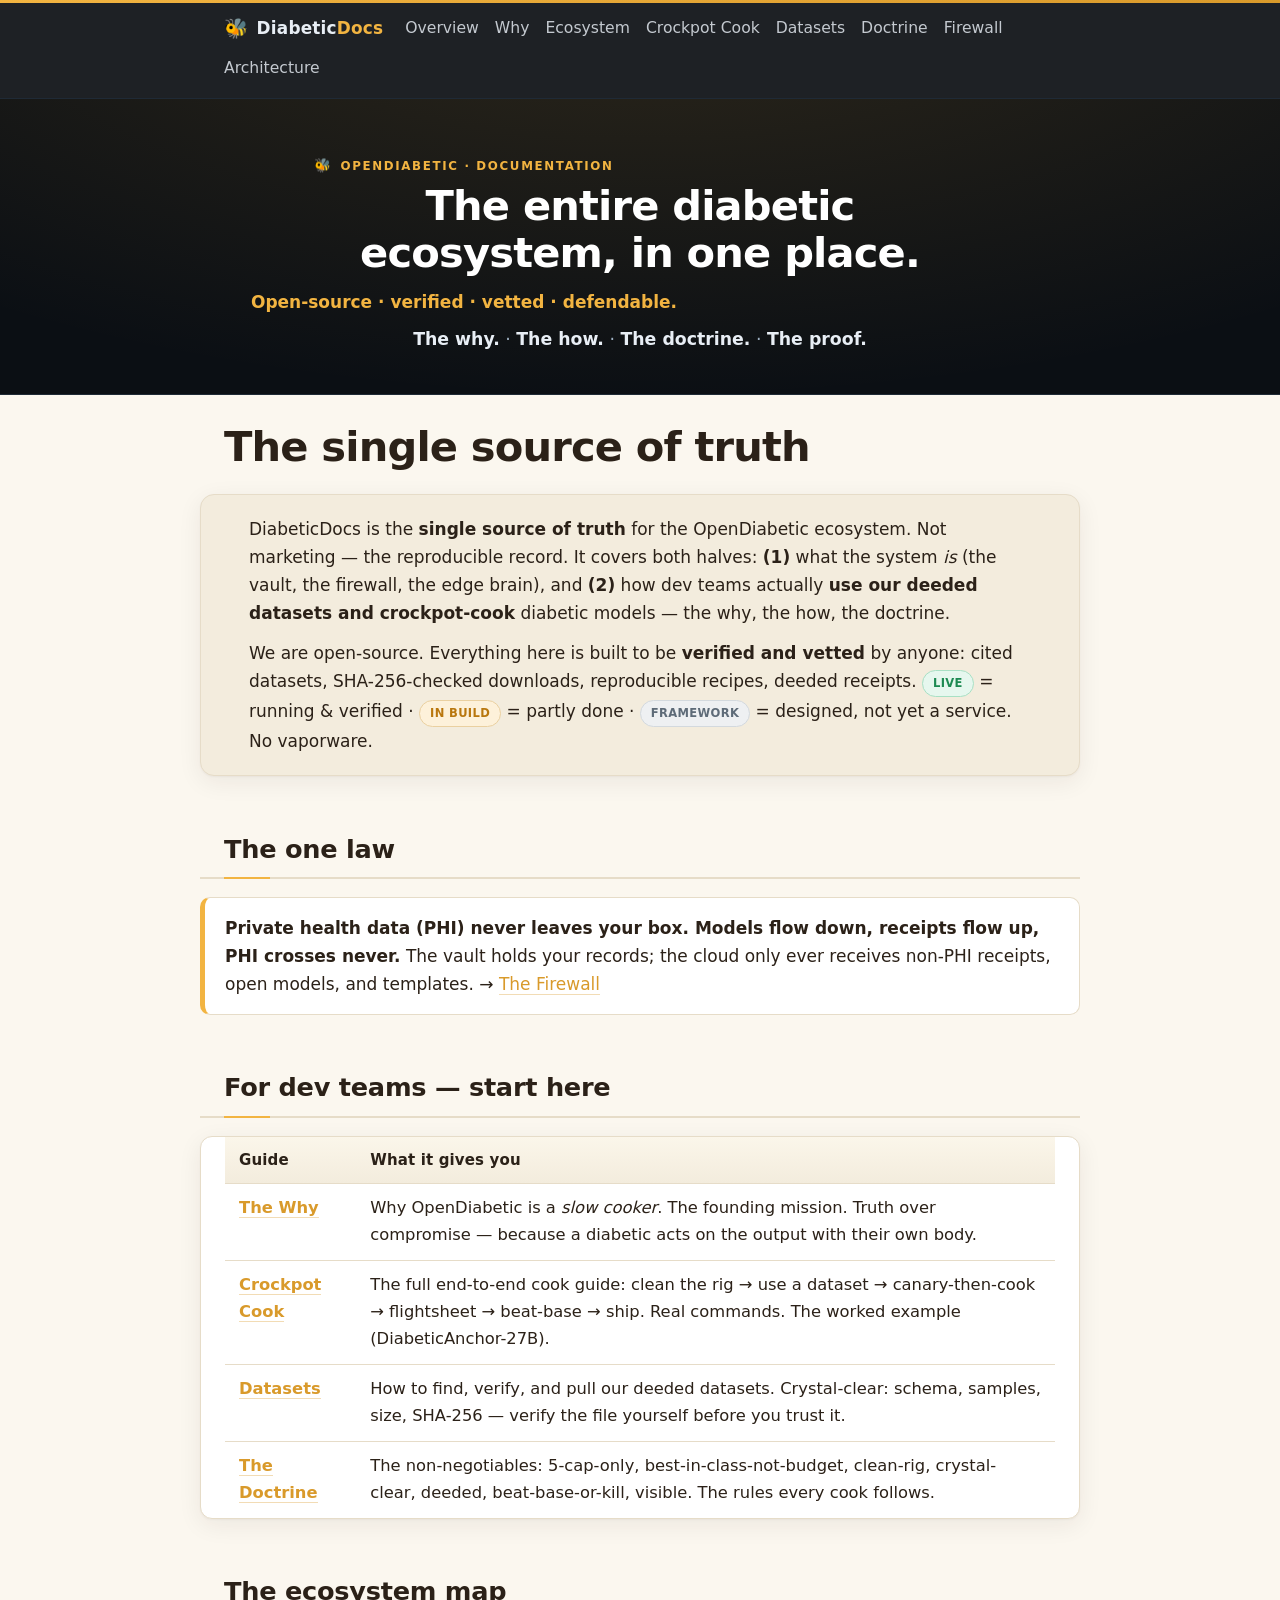
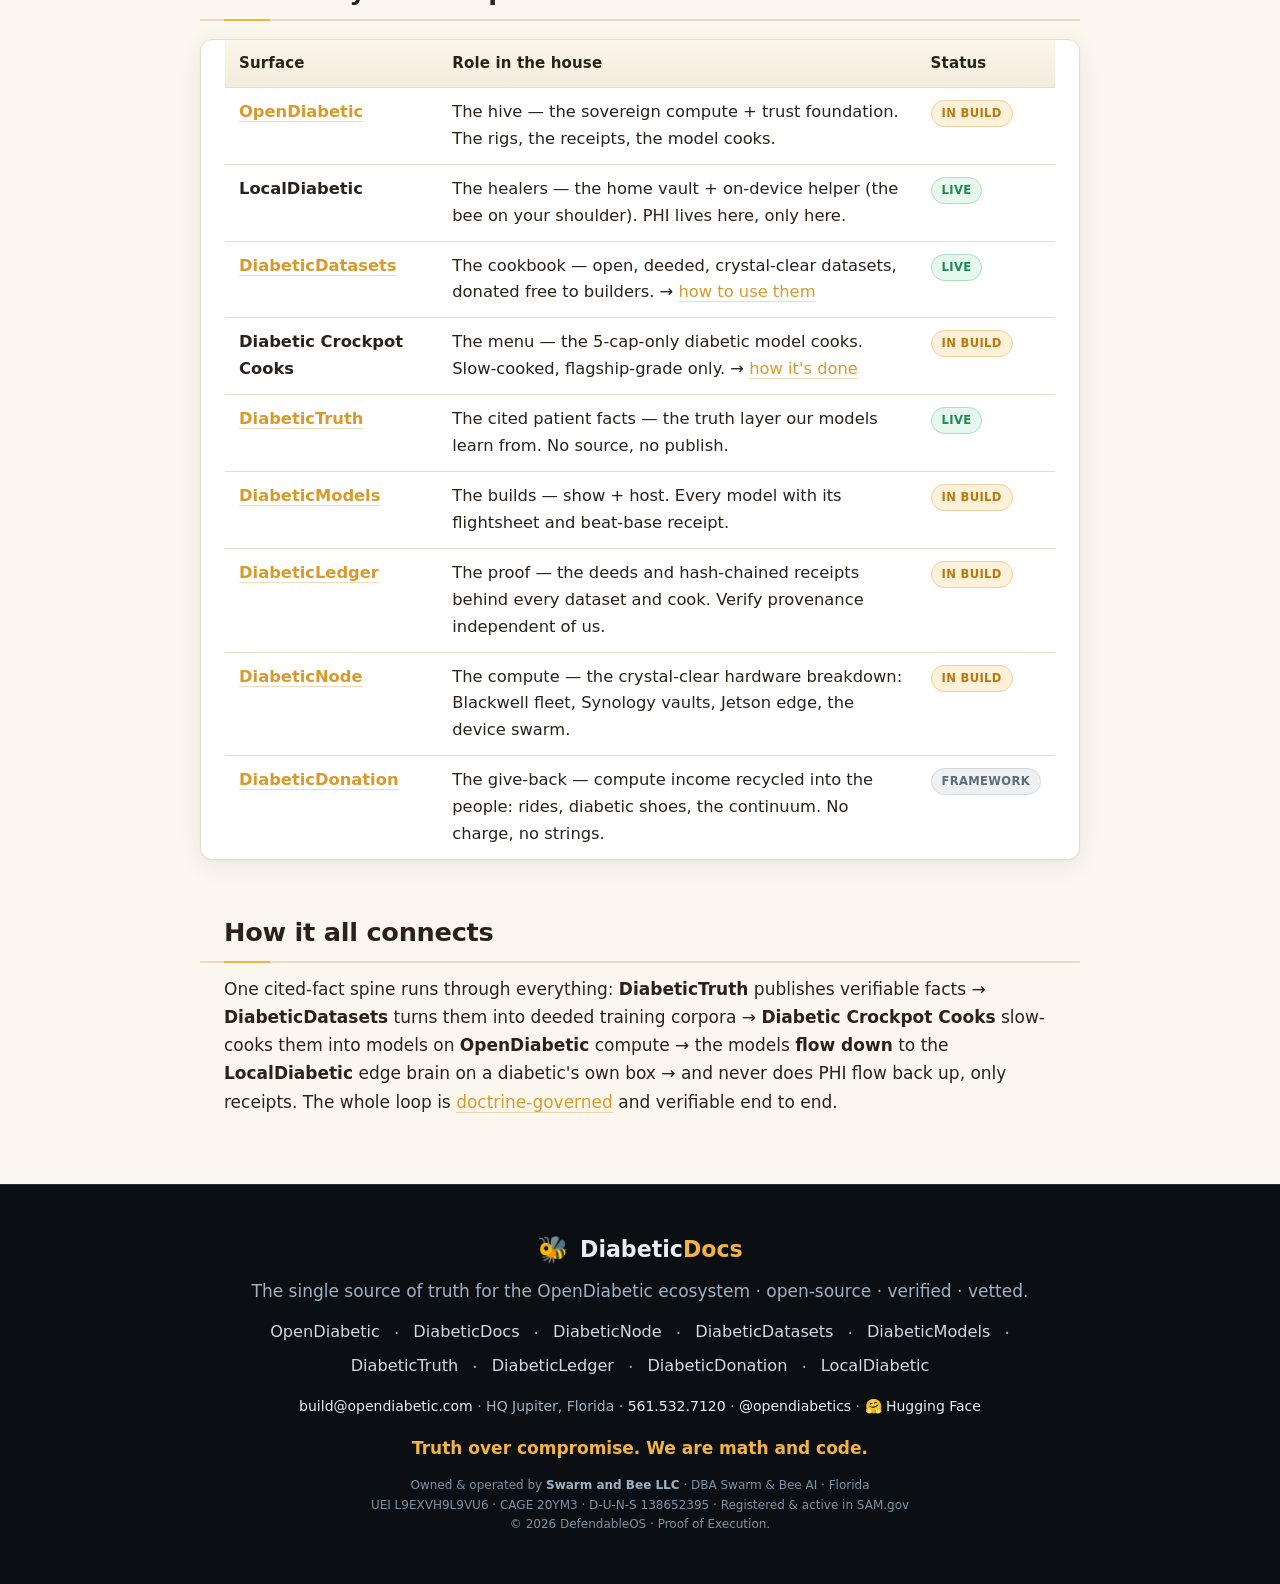
==== commit 8489d970: "Add HuggingFace org (SwarmandBee) to footer social line + schema sameAs — the DiabeticDaily models a" ====
--- a/index.html
+++ b/index.html
@@ -3,9 +3,14 @@
 <head>
 <meta charset="utf-8">
 <meta name="viewport" content="width=device-width, initial-scale=1">
+<link rel="icon" href="/assets/bee.svg" type="image/svg+xml">
 <title>DiabeticDocs — the OpenDiabetic ecosystem, end to end</title>
 <meta name="description" content="The single source of truth for the OpenDiabetic ecosystem: how the system works, how dev teams use our deeded datasets to crockpot-cook diabetic models, the why, the how, the doctrine. Open-source, verified, vetted. No vaporware.">
 <link rel="canonical" href="https://diabeticdocs.com/">
+<meta property="og:image" content="https://diabeticdocs.com/assets/og.png">
+<meta property="og:image:width" content="1200">
+<meta property="og:image:height" content="630">
+<meta name="twitter:image" content="https://diabeticdocs.com/assets/og.png">
 <meta name="robots" content="index,follow,max-image-preview:large">
 <meta name="theme-color" content="#0B0F14">
 <meta name="author" content="OpenDiabetic · Swarm and Bee LLC">
@@ -30,7 +35,7 @@
   "email": "build@opendiabetic.com",
   "telephone": "+1-561-532-7120",
   "address": { "@type": "PostalAddress", "addressLocality": "Jupiter", "addressRegion": "FL", "addressCountry": "US" },
-  "sameAs": ["https://x.com/opendiabetics", "https://opendiabetic.com", "https://diabeticnode.com", "https://diabeticdatasets.com", "https://diabeticmodels.com", "https://diabetictruth.org", "https://diabeticledger.com", "https://diabeticdonation.com", "https://localdiabetic.com", "https://github.com/SudoSuOps"],
+  "sameAs": ["https://x.com/opendiabetics", "https://huggingface.co/SwarmandBee", "https://opendiabetic.com", "https://diabeticnode.com", "https://diabeticdatasets.com", "https://diabeticmodels.com", "https://diabetictruth.org", "https://diabeticledger.com", "https://diabeticdonation.com", "https://localdiabetic.com", "https://github.com/SudoSuOps"],
   "parentOrganization": {
     "@type": "Organization",
     "name": "Swarm and Bee LLC",
@@ -138,7 +143,7 @@
     </p>
     <p class="contact"><a href="mailto:build@opendiabetic.com">build@opendiabetic.com</a> ·
       HQ Jupiter, Florida · <a href="tel:+15615327120">561.532.7120</a> ·
-      <a href="https://x.com/opendiabetics" rel="me">@opendiabetics</a></p>
+      <a href="https://x.com/opendiabetics" rel="me">@opendiabetics</a> · <a href="https://huggingface.co/SwarmandBee" rel="me">🤗 Hugging Face</a></p>
     <p class="motto">Truth over compromise. We are math and code.</p>
     <p class="legal">Owned &amp; operated by <b>Swarm and Bee LLC</b> · DBA Swarm &amp; Bee AI · Florida<br>
       UEI L9EXVH9L9VU6 · CAGE 20YM3 · D-U-N-S 138652395 · Registered &amp; active in SAM.gov<br>
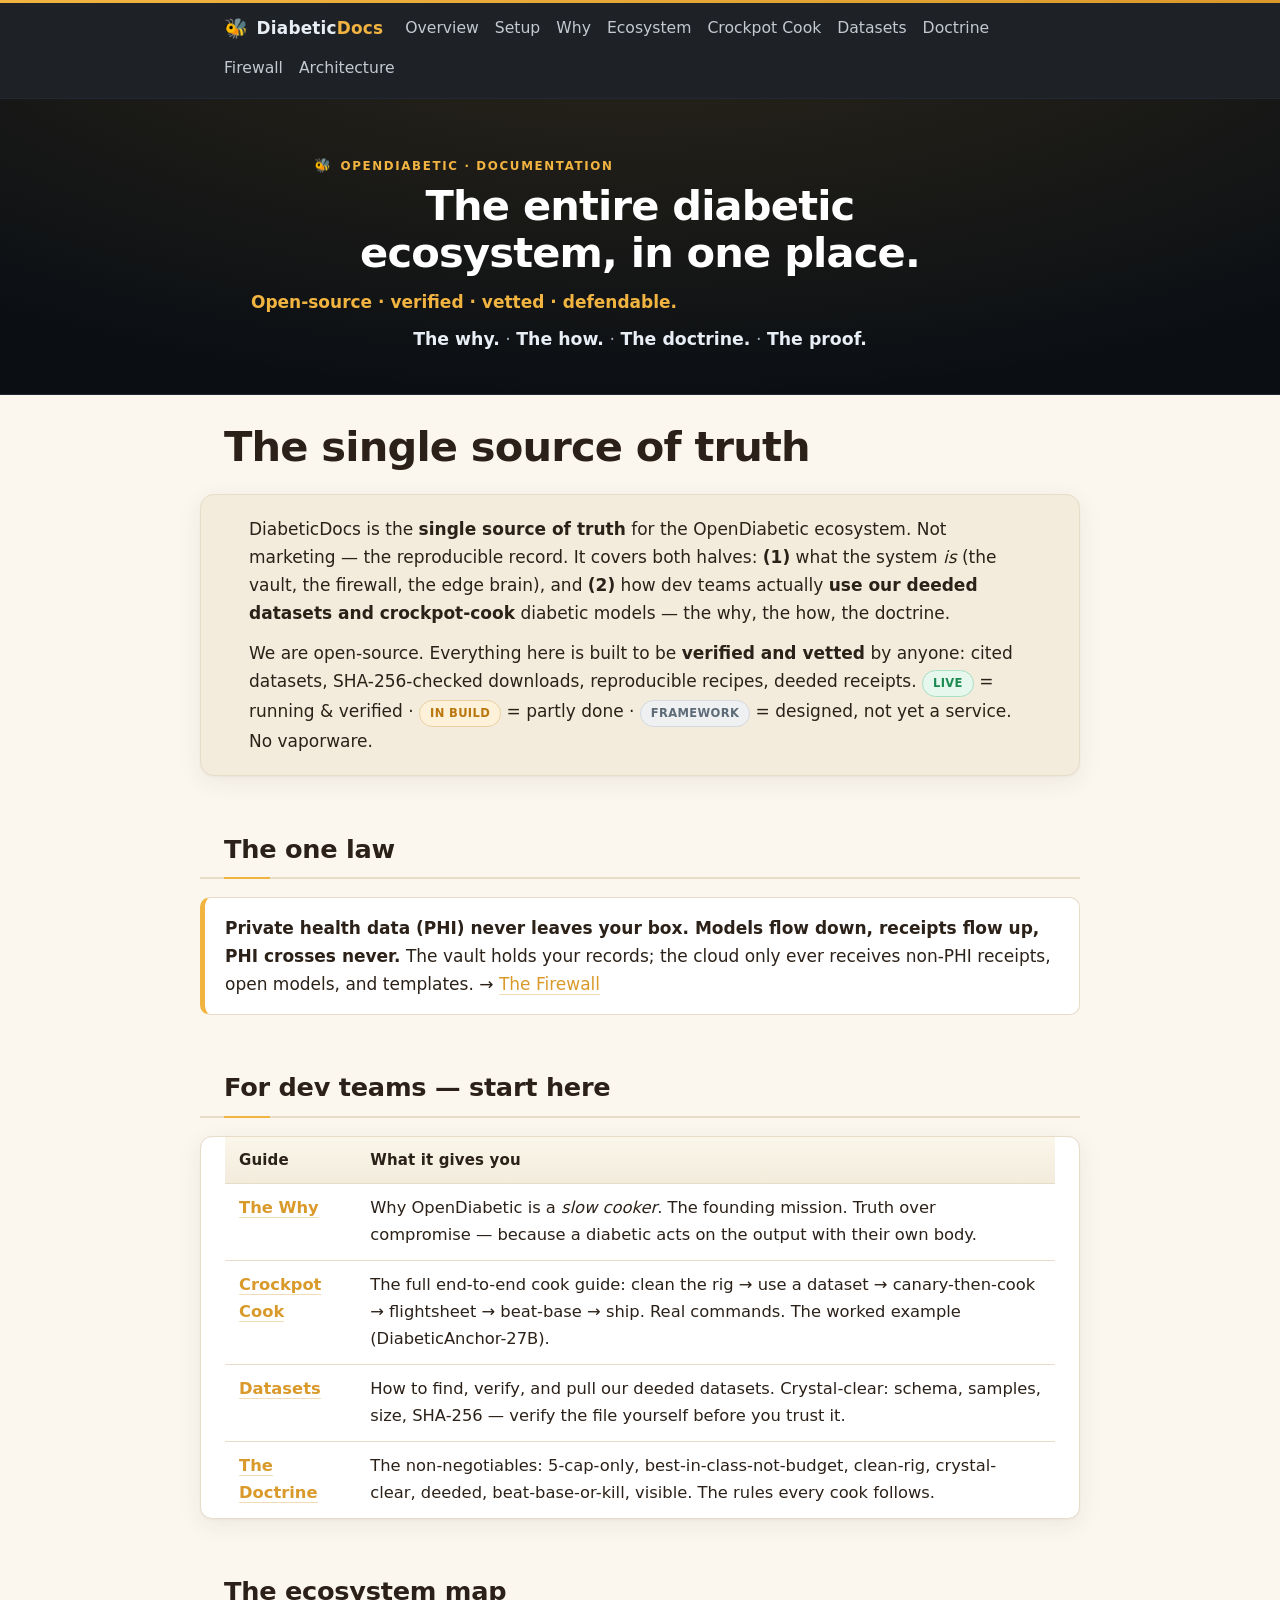
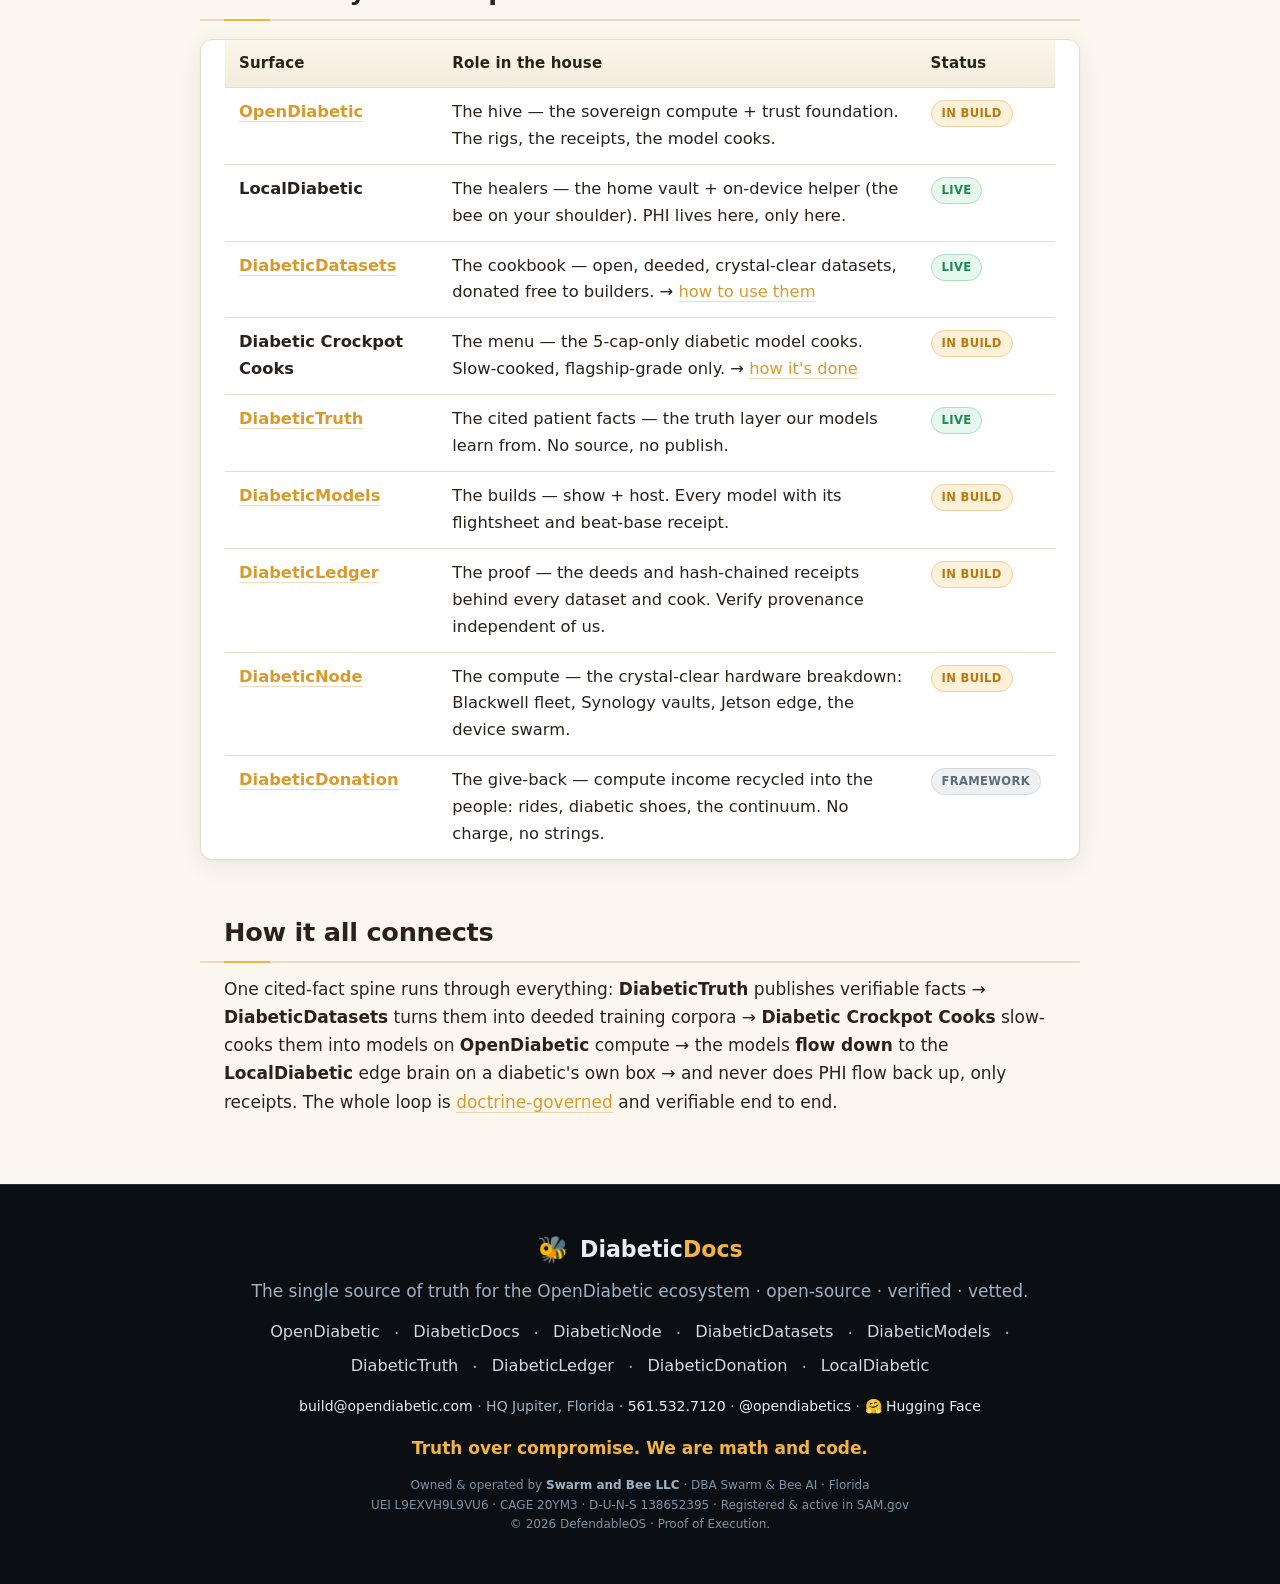
==== commit e01d8843: "docs: add /setup — run the bee on your Mac (Ollama + LM Studio, 4B GGUF); add Setup to nav site-wide" ====
--- a/index.html
+++ b/index.html
@@ -61,7 +61,7 @@
 <body>
 <header>
   <nav class="top"><strong><span class="bee" aria-hidden="true">🐝</span> Diabetic<b>Docs</b></strong>
-    <a href="/">Overview</a>
+    <a href="/">Overview</a> <a href="/setup">Setup</a>
     <a href="/the-why">Why</a> <a href="/ecosystem">Ecosystem</a>
     <a href="/crockpot-cook">Crockpot Cook</a>
     <a href="/datasets">Datasets</a>
